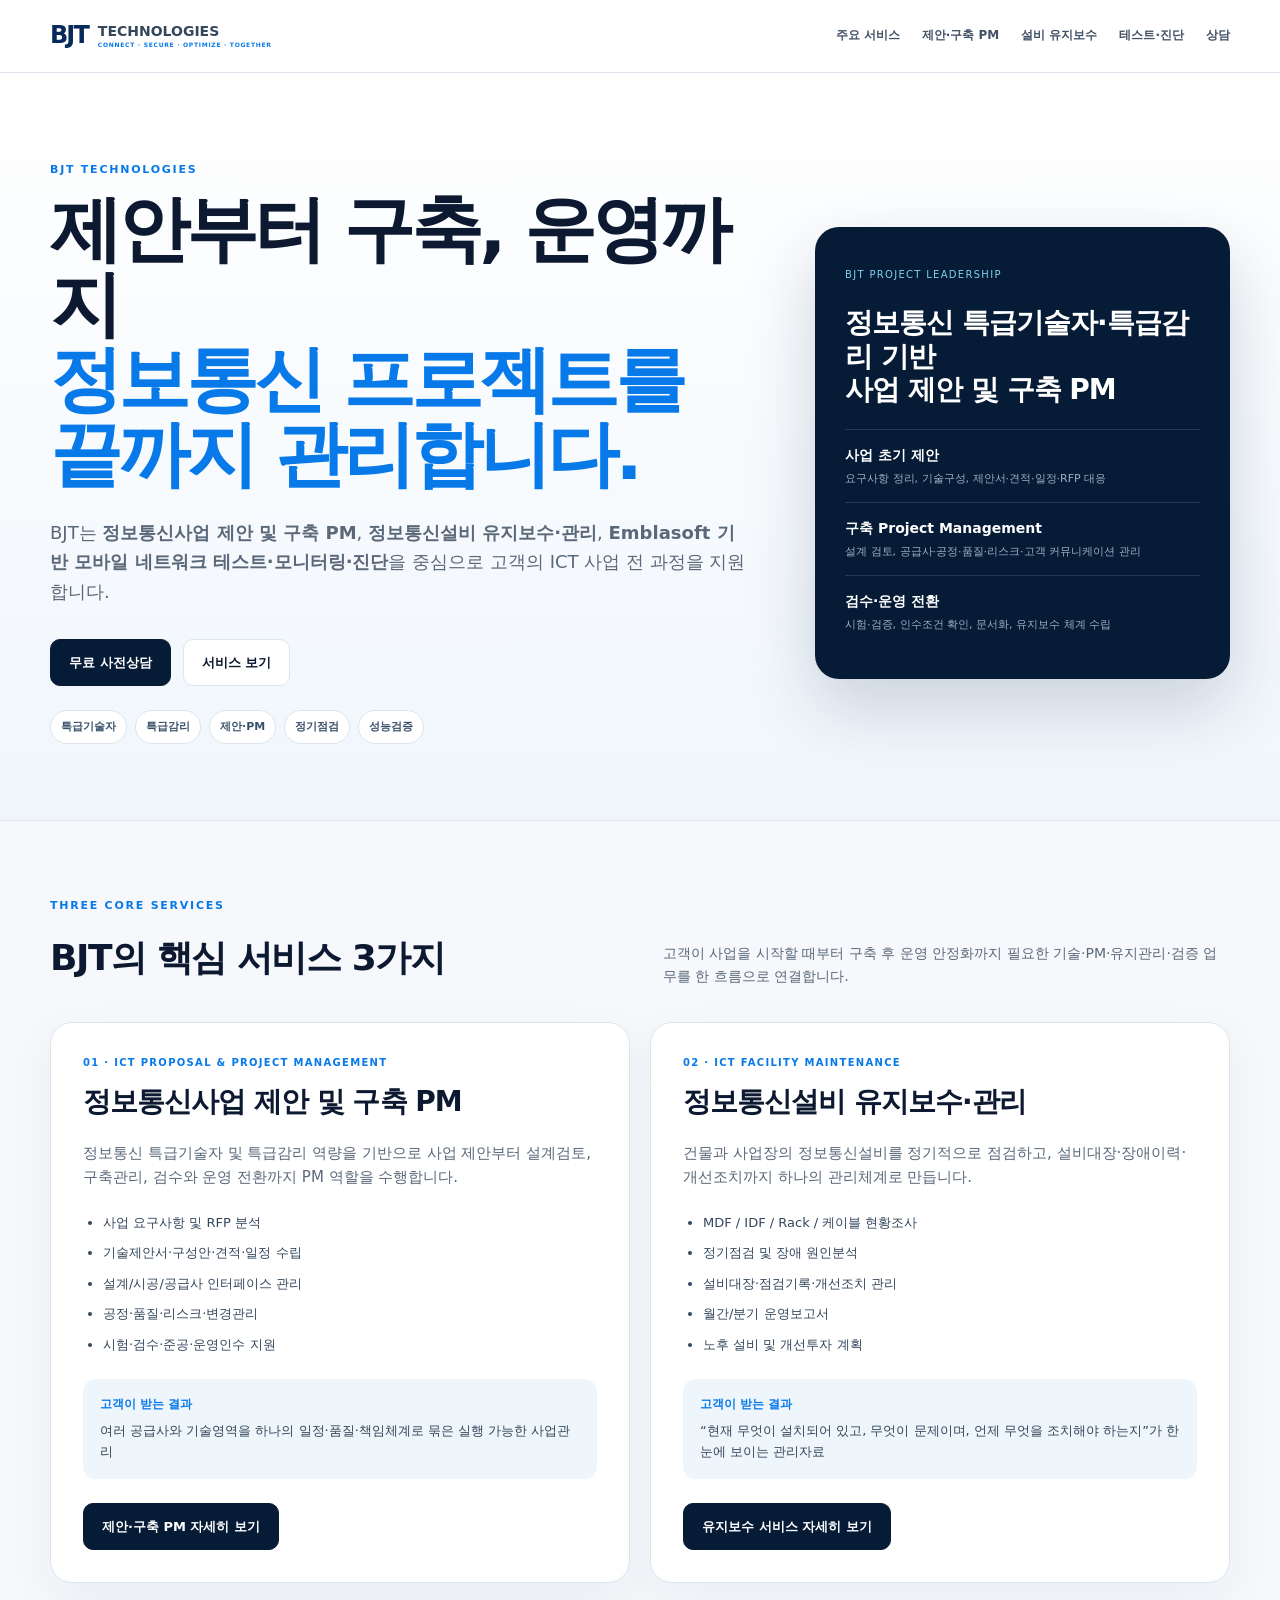
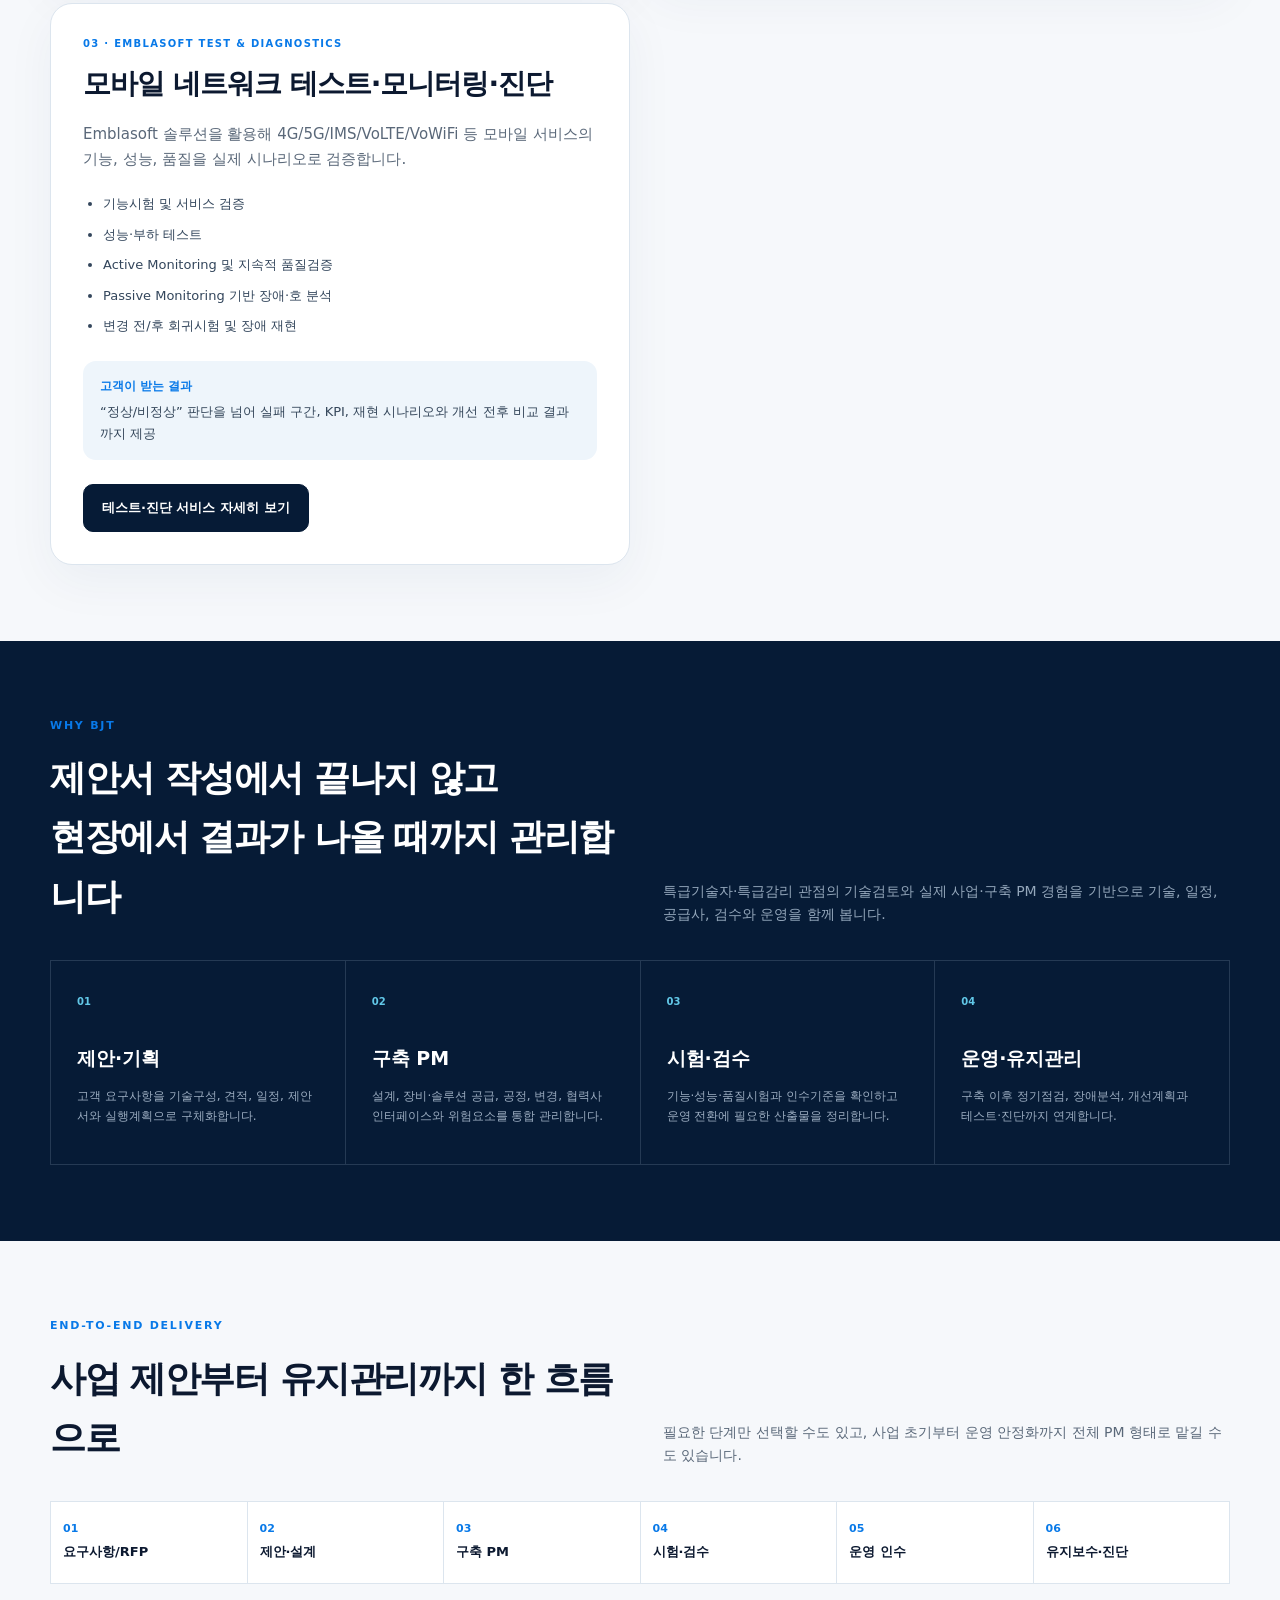
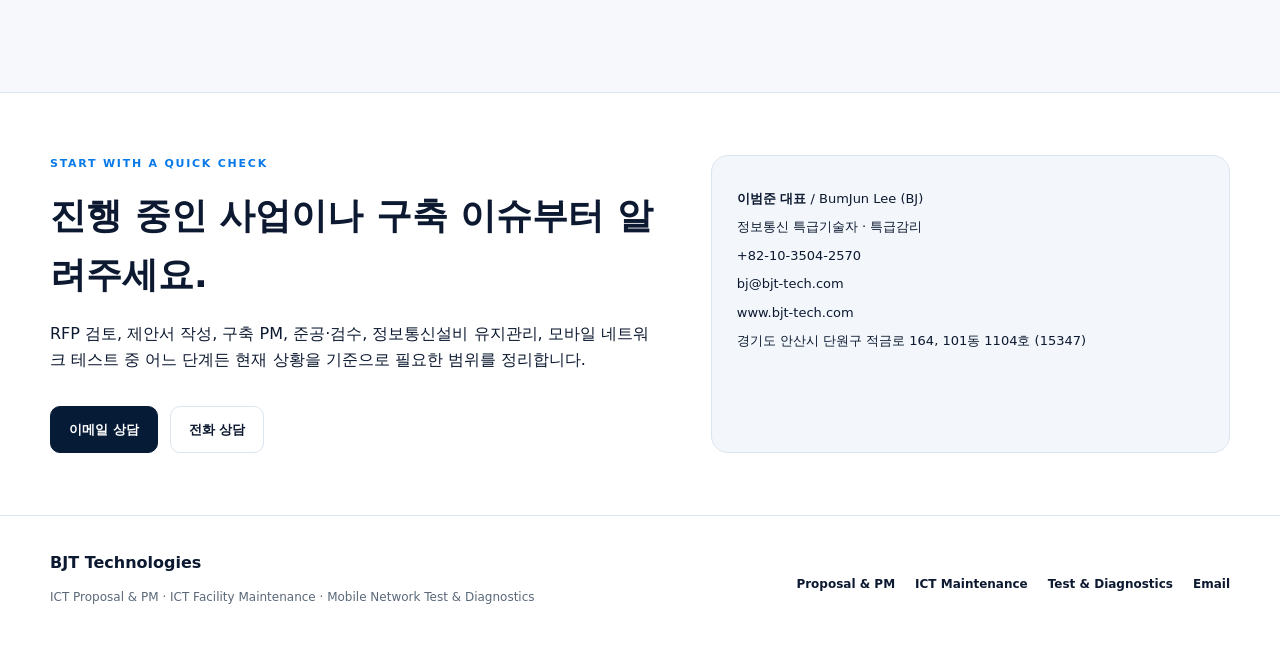
==== index.html @ 85a3dd77 "Add ICT proposal and construction PM service to BJT homepage" ====
<!doctype html>
<html lang="ko">
<head>
  <meta charset="utf-8" />
  <meta name="viewport" content="width=device-width, initial-scale=1" />
  <meta name="description" content="BJT Technologies - 정보통신사업 제안·구축 PM, 정보통신설비 유지보수·관리, Emblasoft 기반 모바일 네트워크 테스트·모니터링·진단 서비스." />
  <title>BJT Technologies | 정보통신 제안·구축 PM · 유지보수 · 테스트/진단</title>
  <link rel="stylesheet" href="./styles.css" />
</head>
<body>
<header class="site-header">
  <div class="shell nav-wrap">
    <a class="brand" href="./index.html"><span class="logo-mark">BJT</span><span class="logo-text">TECHNOLOGIES<small>CONNECT · SECURE · OPTIMIZE · TOGETHER</small></span></a>
    <nav class="nav">
      <a href="#core">주요 서비스</a><a href="./pm.html">제안·구축 PM</a><a href="./maintenance.html">설비 유지보수</a><a href="./testing.html">테스트·진단</a><a href="#contact">상담</a>
    </nav>
  </div>
</header>
<main>
<section class="hero corporate-hero customer-hero">
  <div class="shell hero-grid">
    <div>
      <p class="eyebrow">BJT TECHNOLOGIES</p>
      <h1>제안부터 구축, 운영까지<br/><span>정보통신 프로젝트를 끝까지 관리합니다.</span></h1>
      <p class="hero-lead">BJT는 <strong>정보통신사업 제안 및 구축 PM</strong>, <strong>정보통신설비 유지보수·관리</strong>, <strong>Emblasoft 기반 모바일 네트워크 테스트·모니터링·진단</strong>을 중심으로 고객의 ICT 사업 전 과정을 지원합니다.</p>
      <div class="hero-actions"><a class="button primary" href="#contact">무료 사전상담</a><a class="button ghost" href="#core">서비스 보기</a></div>
      <div class="trust-strip"><span>특급기술자</span><span>특급감리</span><span>제안·PM</span><span>정기점검</span><span>성능검증</span></div>
    </div>
    <aside class="hero-card problem-card">
      <p class="card-label">BJT PROJECT LEADERSHIP</p>
      <h2>정보통신 특급기술자·특급감리 기반<br/>사업 제안 및 구축 PM</h2>
      <div class="metric"><strong>사업 초기 제안</strong><span>요구사항 정리, 기술구성, 제안서·견적·일정·RFP 대응</span></div>
      <div class="metric"><strong>구축 Project Management</strong><span>설계 검토, 공급사·공정·품질·리스크·고객 커뮤니케이션 관리</span></div>
      <div class="metric"><strong>검수·운영 전환</strong><span>시험·검증, 인수조건 확인, 문서화, 유지보수 체계 수립</span></div>
    </aside>
  </div>
</section>
<section class="shell section" id="core">
  <div class="section-title"><div><p class="eyebrow">THREE CORE SERVICES</p><h2>BJT의 핵심 서비스 3가지</h2></div><p>고객이 사업을 시작할 때부터 구축 후 운영 안정화까지 필요한 기술·PM·유지관리·검증 업무를 한 흐름으로 연결합니다.</p></div>
  <div class="core-service-grid three-core">
    <article class="core-card pm-card">
      <p class="service-kicker">01 · ICT PROPOSAL & PROJECT MANAGEMENT</p>
      <h3>정보통신사업 제안 및 구축 PM</h3>
      <p class="service-lead">정보통신 특급기술자 및 특급감리 역량을 기반으로 사업 제안부터 설계검토, 구축관리, 검수와 운영 전환까지 PM 역할을 수행합니다.</p>
      <ul><li>사업 요구사항 및 RFP 분석</li><li>기술제안서·구성안·견적·일정 수립</li><li>설계/시공/공급사 인터페이스 관리</li><li>공정·품질·리스크·변경관리</li><li>시험·검수·준공·운영인수 지원</li></ul>
      <div class="result-box"><b>고객이 받는 결과</b><span>여러 공급사와 기술영역을 하나의 일정·품질·책임체계로 묶은 실행 가능한 사업관리</span></div>
      <a class="button primary" href="./pm.html">제안·구축 PM 자세히 보기</a>
    </article>
    <article class="core-card maintenance-card">
      <p class="service-kicker">02 · ICT FACILITY MAINTENANCE</p>
      <h3>정보통신설비 유지보수·관리</h3>
      <p class="service-lead">건물과 사업장의 정보통신설비를 정기적으로 점검하고, 설비대장·장애이력·개선조치까지 하나의 관리체계로 만듭니다.</p>
      <ul><li>MDF / IDF / Rack / 케이블 현황조사</li><li>정기점검 및 장애 원인분석</li><li>설비대장·점검기록·개선조치 관리</li><li>월간/분기 운영보고서</li><li>노후 설비 및 개선투자 계획</li></ul>
      <div class="result-box"><b>고객이 받는 결과</b><span>“현재 무엇이 설치되어 있고, 무엇이 문제이며, 언제 무엇을 조치해야 하는지”가 한눈에 보이는 관리자료</span></div>
      <a class="button primary" href="./maintenance.html">유지보수 서비스 자세히 보기</a>
    </article>
    <article class="core-card testing-card">
      <p class="service-kicker">03 · EMBLASOFT TEST & DIAGNOSTICS</p>
      <h3>모바일 네트워크 테스트·모니터링·진단</h3>
      <p class="service-lead">Emblasoft 솔루션을 활용해 4G/5G/IMS/VoLTE/VoWiFi 등 모바일 서비스의 기능, 성능, 품질을 실제 시나리오로 검증합니다.</p>
      <ul><li>기능시험 및 서비스 검증</li><li>성능·부하 테스트</li><li>Active Monitoring 및 지속적 품질검증</li><li>Passive Monitoring 기반 장애·호 분석</li><li>변경 전/후 회귀시험 및 장애 재현</li></ul>
      <div class="result-box"><b>고객이 받는 결과</b><span>“정상/비정상” 판단을 넘어 실패 구간, KPI, 재현 시나리오와 개선 전후 비교 결과까지 제공</span></div>
      <a class="button primary" href="./testing.html">테스트·진단 서비스 자세히 보기</a>
    </article>
  </div>
</section>
<section class="dark-band" id="why">
  <div class="shell section">
    <div class="section-title light"><div><p class="eyebrow">WHY BJT</p><h2>제안서 작성에서 끝나지 않고<br/>현장에서 결과가 나올 때까지 관리합니다</h2></div><p>특급기술자·특급감리 관점의 기술검토와 실제 사업·구축 PM 경험을 기반으로 기술, 일정, 공급사, 검수와 운영을 함께 봅니다.</p></div>
    <div class="value-grid"><article><b>01</b><h3>제안·기획</h3><p>고객 요구사항을 기술구성, 견적, 일정, 제안서와 실행계획으로 구체화합니다.</p></article><article><b>02</b><h3>구축 PM</h3><p>설계, 장비·솔루션 공급, 공정, 변경, 협력사 인터페이스와 위험요소를 통합 관리합니다.</p></article><article><b>03</b><h3>시험·검수</h3><p>기능·성능·품질시험과 인수기준을 확인하고 운영 전환에 필요한 산출물을 정리합니다.</p></article><article><b>04</b><h3>운영·유지관리</h3><p>구축 이후 정기점검, 장애분석, 개선계획과 테스트·진단까지 연계합니다.</p></article></div>
  </div>
</section>
<section class="shell section simple-flow">
  <div class="section-title"><div><p class="eyebrow">END-TO-END DELIVERY</p><h2>사업 제안부터 유지관리까지 한 흐름으로</h2></div><p>필요한 단계만 선택할 수도 있고, 사업 초기부터 운영 안정화까지 전체 PM 형태로 맡길 수도 있습니다.</p></div>
  <div class="steps"><div><b>01</b><span>요구사항/RFP</span></div><div><b>02</b><span>제안·설계</span></div><div><b>03</b><span>구축 PM</span></div><div><b>04</b><span>시험·검수</span></div><div><b>05</b><span>운영 인수</span></div><div><b>06</b><span>유지보수·진단</span></div></div>
</section>
<section class="contact-band" id="contact">
  <div class="shell contact-grid"><div><p class="eyebrow">START WITH A QUICK CHECK</p><h2>진행 중인 사업이나 구축 이슈부터 알려주세요.</h2><p>RFP 검토, 제안서 작성, 구축 PM, 준공·검수, 정보통신설비 유지관리, 모바일 네트워크 테스트 중 어느 단계든 현재 상황을 기준으로 필요한 범위를 정리합니다.</p><div class="contact-actions"><a class="button primary" href="mailto:bj@bjt-tech.com?subject=BJT%20정보통신사업%20상담">이메일 상담</a><a class="button ghost" href="tel:+821035042570">전화 상담</a></div></div><div class="contact-card"><p><b>이범준 대표</b> / BumJun Lee (BJ)</p><p>정보통신 특급기술자 · 특급감리</p><p>+82-10-3504-2570</p><p><a href="mailto:bj@bjt-tech.com">bj@bjt-tech.com</a></p><p><a href="https://www.bjt-tech.com">www.bjt-tech.com</a></p><p>경기도 안산시 단원구 적금로 164, 101동 1104호 (15347)</p></div></div>
</section>
</main>
<footer><div class="shell footer-grid"><div><strong>BJT Technologies</strong><p>ICT Proposal & PM · ICT Facility Maintenance · Mobile Network Test & Diagnostics</p></div><div class="footer-links"><a href="./pm.html">Proposal & PM</a><a href="./maintenance.html">ICT Maintenance</a><a href="./testing.html">Test & Diagnostics</a><a href="mailto:bj@bjt-tech.com">Email</a></div></div></footer>
</body></html>
---- styles.css ----
:root{--bg:#f6f8fb;--ink:#0c1930;--muted:#5a6879;--line:#dce5ee;--blue:#0879e8;--cyan:#22b5df;--navy:#061b36;--card:#fff;--max:1180px}*{box-sizing:border-box}html{scroll-behavior:smooth}body{margin:0;background:var(--bg);color:var(--ink);font-family:Inter,ui-sans-serif,system-ui,-apple-system,BlinkMacSystemFont,"Segoe UI","Noto Sans KR",Arial,sans-serif;line-height:1.65}a{color:inherit;text-decoration:none}.shell{width:min(calc(100% - 40px),var(--max));margin:auto}.narrow{width:min(calc(100% - 40px),920px);margin:auto}.site-header{position:sticky;top:0;z-index:30;background:rgba(255,255,255,.94);backdrop-filter:blur(14px);border-bottom:1px solid var(--line)}.nav-wrap{min-height:72px;display:flex;align-items:center;justify-content:space-between;gap:25px}.brand{display:flex;align-items:center;gap:10px}.logo-mark{font-size:24px;font-weight:900;color:#062a59;letter-spacing:-.08em}.logo-text{font-weight:850;font-size:14px;color:#35485b;line-height:1.05}.logo-text small{display:block;font-size:6px;letter-spacing:.12em;color:#0879e8;margin-top:4px}.nav{display:flex;gap:22px;align-items:center;font-size:12px;font-weight:750;color:#435266}.nav a:hover{color:var(--blue)}.hero{background:linear-gradient(180deg,#fff 0%,#f0f6fc 100%);border-bottom:1px solid var(--line)}.corporate-hero{padding:88px 0 76px}.maintenance-hero{padding:88px 0 70px}.hero-grid{display:grid;grid-template-columns:1.35fr .8fr;gap:65px;align-items:center}.eyebrow{margin:0 0 13px;color:var(--blue);font-size:11px;font-weight:850;letter-spacing:.16em}.hero h1{font-size:clamp(42px,6vw,72px);line-height:1.04;letter-spacing:-.055em;margin:0}.maintenance-hero h1{font-size:clamp(42px,6vw,66px)}.hero h1 span{color:var(--blue)}.hero-lead{font-size:18px;color:var(--muted);max-width:820px;margin:26px 0 0}.hero-actions,.contact-actions{display:flex;gap:12px;margin-top:32px;flex-wrap:wrap}.button{display:inline-flex;align-items:center;justify-content:center;padding:12px 18px;border:1px solid var(--line);border-radius:10px;font-size:13px;font-weight:800}.button.primary{background:var(--navy);color:#fff;border-color:var(--navy)}.button.primary:hover{background:var(--blue);border-color:var(--blue)}.button.ghost{background:#fff}.hero-card{background:var(--navy);color:#fff;border-radius:24px;padding:30px;box-shadow:0 28px 70px rgba(9,34,65,.18)}.card-label{font-size:10px;color:#7fd2ee;letter-spacing:.13em}.hero-card h2{font-size:28px;line-height:1.18;letter-spacing:-.035em}.metric{padding:14px 0;border-top:1px solid #243a55}.metric strong,.metric span{display:block}.metric strong{font-size:14px}.metric span{font-size:11px;color:#9eafc2;margin-top:3px}.notice{margin-top:28px;padding:18px 20px;border-left:4px solid var(--blue);background:#eaf4ff;color:#33455a;font-size:13px}.trust-strip{display:flex;gap:8px;flex-wrap:wrap;margin-top:24px}.trust-strip span{background:#fff;border:1px solid var(--line);padding:7px 10px;border-radius:999px;font-size:11px;font-weight:750;color:#39506a}.section{padding:76px 0}.section-title{display:grid;grid-template-columns:1fr 1fr;gap:46px;align-items:end;margin-bottom:34px}.section-title h2{font-size:36px;letter-spacing:-.04em;margin:0}.section-title>p{margin:0;color:var(--muted);font-size:14px}.service-grid,.process-grid{display:grid;grid-template-columns:repeat(3,1fr);gap:15px}.service-grid article,.process-grid article{background:#fff;border:1px solid var(--line);border-radius:17px;padding:25px;min-height:230px}.service-grid article>span,.process-grid article>b{font-size:11px;color:var(--blue)}.service-grid h3,.process-grid h3{font-size:20px;margin:38px 0 9px}.service-grid p,.process-grid p{color:var(--muted);font-size:13px}.service-grid a{color:var(--blue);font-size:12px;font-weight:800}.core-service-grid{display:grid;grid-template-columns:1fr 1fr;gap:20px}.core-card{background:#fff;border:1px solid var(--line);border-radius:22px;padding:32px;box-shadow:0 16px 50px rgba(9,53,98,.05)}.core-card h3{font-size:28px;letter-spacing:-.035em;margin:8px 0 12px}.service-kicker{margin:0;color:var(--blue);font-size:10px;font-weight:850;letter-spacing:.13em}.service-lead{font-size:15px;color:var(--muted)}.core-card ul{padding-left:20px;margin:22px 0}.core-card li{margin:9px 0;color:#33465c;font-size:13px}.result-box{background:#eef5fb;border-radius:13px;padding:16px 17px;margin:24px 0}.result-box b,.result-box span{display:block}.result-box b{font-size:12px;color:var(--blue);margin-bottom:5px}.result-box span{font-size:13px;color:#34465a}.dark-band{background:var(--navy);color:#fff}.section-title.light>p{color:#94a7bb}.split-section{display:grid;grid-template-columns:1fr 1fr;gap:60px}.split-section h2{font-size:42px;line-height:1.12;letter-spacing:-.04em;margin:0}.feature-list p{padding:16px 0;border-bottom:1px solid #263b56;color:#9dafc3;font-size:14px}.feature-list strong{display:block;color:#fff;font-size:16px}.topic-grid{display:grid;grid-template-columns:repeat(3,1fr);border-top:1px solid #253a54;border-left:1px solid #253a54}.topic-grid article{min-height:190px;padding:25px;border-right:1px solid #253a54;border-bottom:1px solid #253a54}.topic-grid span{font-size:10px;color:#62c8e8}.topic-grid h3{font-size:19px;margin:34px 0 8px}.topic-grid p{font-size:12px;color:#9bacc0}.value-grid{display:grid;grid-template-columns:repeat(4,1fr);border-top:1px solid #253a54;border-left:1px solid #253a54}.value-grid article{padding:26px;border-right:1px solid #253a54;border-bottom:1px solid #253a54}.value-grid b{font-size:10px;color:#62c8e8}.value-grid h3{font-size:19px;margin:30px 0 8px}.value-grid p{font-size:12px;color:#9bacc0}.maintenance-callout h2{font-size:38px;line-height:1.22;letter-spacing:-.04em}.steps{display:grid;grid-template-columns:repeat(6,1fr);margin:32px 0;border-top:1px solid var(--line);border-left:1px solid var(--line)}.steps div{background:#fff;padding:18px 12px;border-right:1px solid var(--line);border-bottom:1px solid var(--line)}.steps b{display:block;color:var(--blue);font-size:11px}.steps span{font-weight:750;font-size:13px}.deliverable-list{border-top:1px solid var(--line)}.deliverable-list article{display:grid;grid-template-columns:70px 1fr;gap:18px;padding:22px 6px;border-bottom:1px solid var(--line);background:#fff}.deliverable-list b{color:var(--blue);font-size:12px}.deliverable-list h3{margin:0;font-size:18px}.deliverable-list p{margin:5px 0 0;color:var(--muted);font-size:13px}.pricing-band{background:#eef4f9}.plan-grid{display:grid;grid-template-columns:repeat(3,1fr);gap:15px}.plan-grid article{background:#fff;border:1px solid var(--line);border-radius:18px;padding:28px}.plan-grid h3{font-size:14px;color:var(--blue)}.plan-grid strong{font-size:25px}.plan-grid p{color:var(--muted);font-size:13px}.featured-plan{box-shadow:0 18px 50px rgba(9,53,98,.1);border-color:#9bcdf7!important}.product-grid{display:grid;grid-template-columns:repeat(3,1fr);gap:15px}.product-grid article{background:#fff;border:1px solid var(--line);border-radius:18px;padding:26px}.product-grid h3{font-size:22px;margin:0 0 8px}.product-grid p{color:var(--muted);font-size:13px}.compliance h2{font-size:34px;margin:0 0 14px}.compliance>p{color:var(--muted);font-size:14px}.legal-links{display:flex;gap:20px;flex-wrap:wrap}.legal-links a{color:var(--blue);font-weight:800}.contact-band{background:#fff;border-top:1px solid var(--line);padding:62px 0}.contact-grid{display:grid;grid-template-columns:1fr .85fr;gap:50px}.contact-grid h2{font-size:36px;margin:0}.contact-card{background:#f3f7fb;border:1px solid var(--line);border-radius:17px;padding:25px;font-size:13px}.contact-card p{margin:7px 0}footer{background:#fff;border-top:1px solid var(--line);padding:34px 0}.footer-grid{display:flex;justify-content:space-between;gap:30px}.footer-grid p{color:var(--muted);font-size:12px}.footer-links{display:flex;gap:20px;align-items:center;font-size:12px;font-weight:750}@media(max-width:900px){.hero-grid,.section-title,.split-section,.contact-grid,.core-service-grid{grid-template-columns:1fr}.service-grid,.process-grid,.topic-grid,.product-grid{grid-template-columns:1fr 1fr}.value-grid{grid-template-columns:1fr 1fr}.steps{grid-template-columns:repeat(3,1fr)}.nav a:nth-child(-n+2){display:none}}@media(max-width:600px){.shell,.narrow{width:min(calc(100% - 28px),var(--max))}.hero{padding-top:55px}.hero h1{font-size:40px}.hero-lead{font-size:16px}.hero-actions,.contact-actions{flex-direction:column}.service-grid,.process-grid,.topic-grid,.plan-grid,.product-grid,.value-grid{grid-template-columns:1fr}.steps{grid-template-columns:1fr 1fr}.section{padding:56px 0}.section-title h2,.maintenance-callout h2,.contact-grid h2{font-size:30px}.nav a:not(:last-child){display:none}.footer-grid{display:block}.footer-links{margin-top:15px}.core-card{padding:24px}.core-card h3{font-size:24px}}
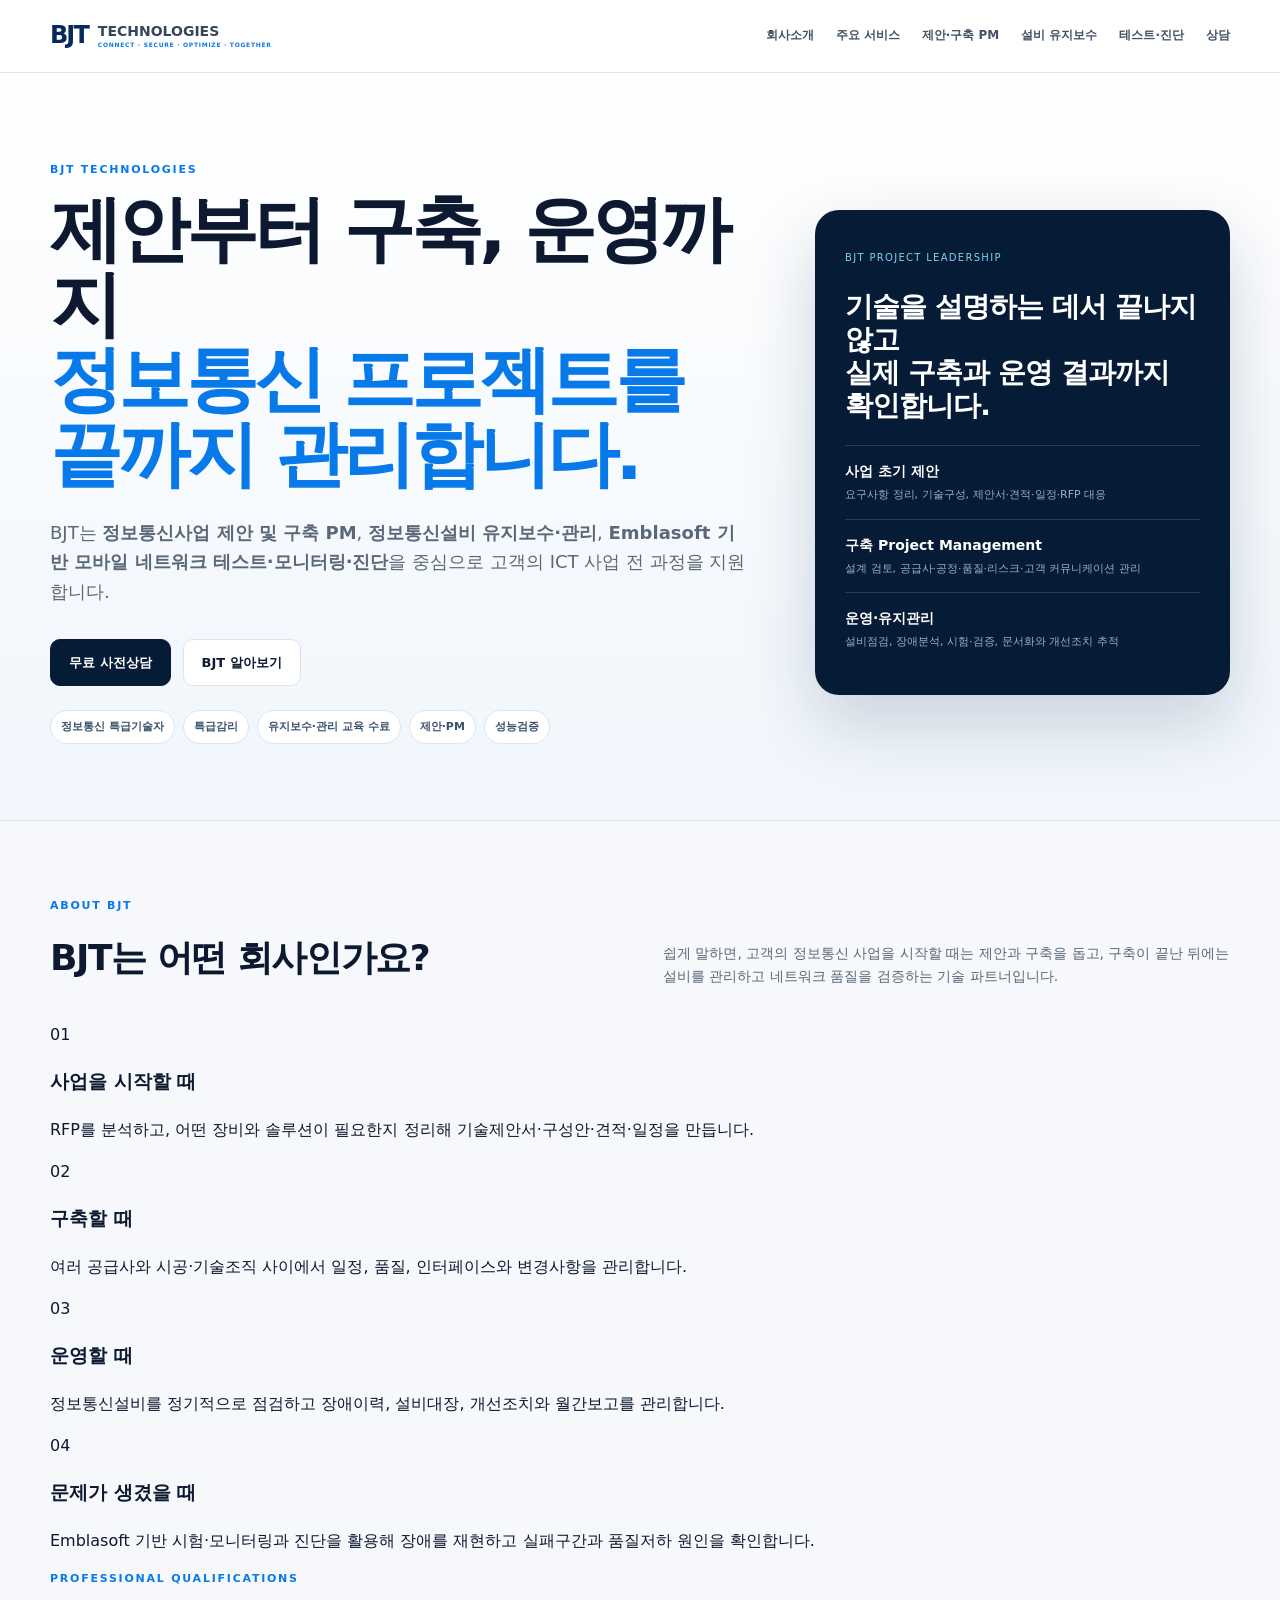
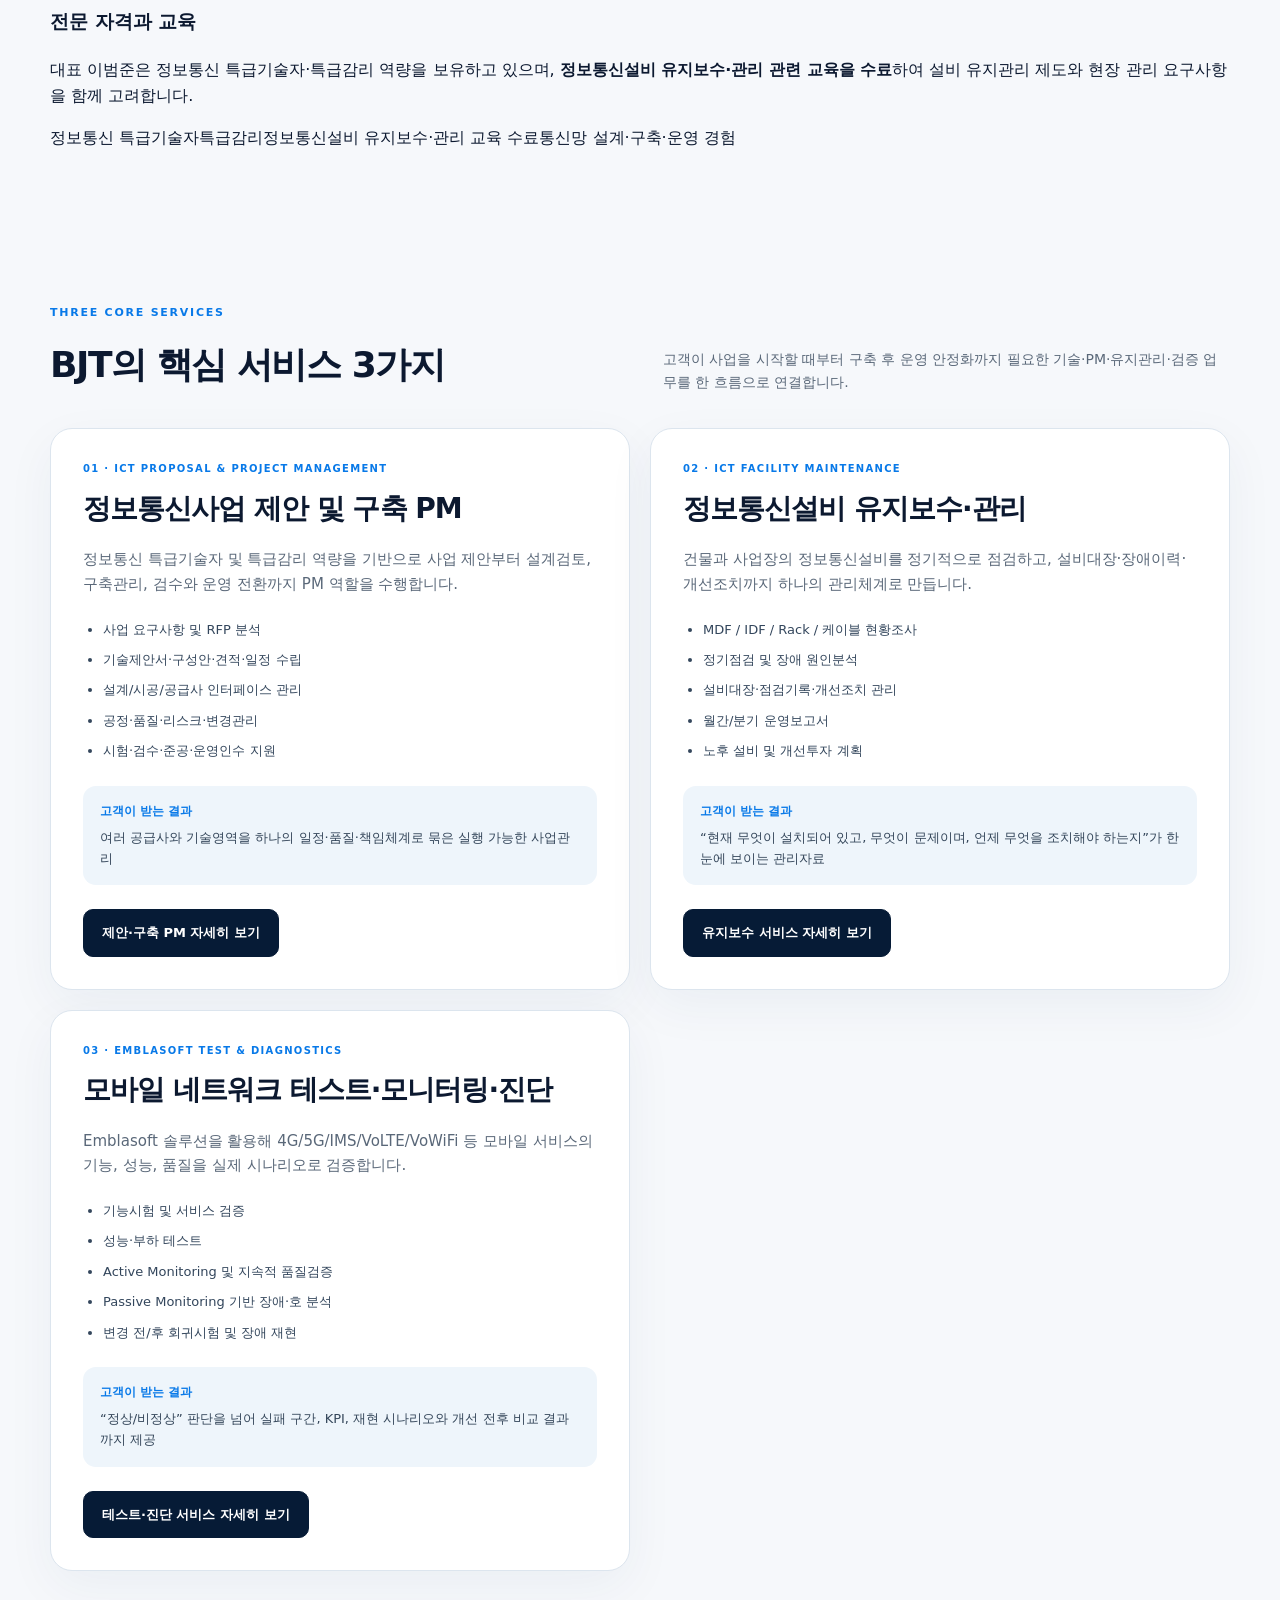
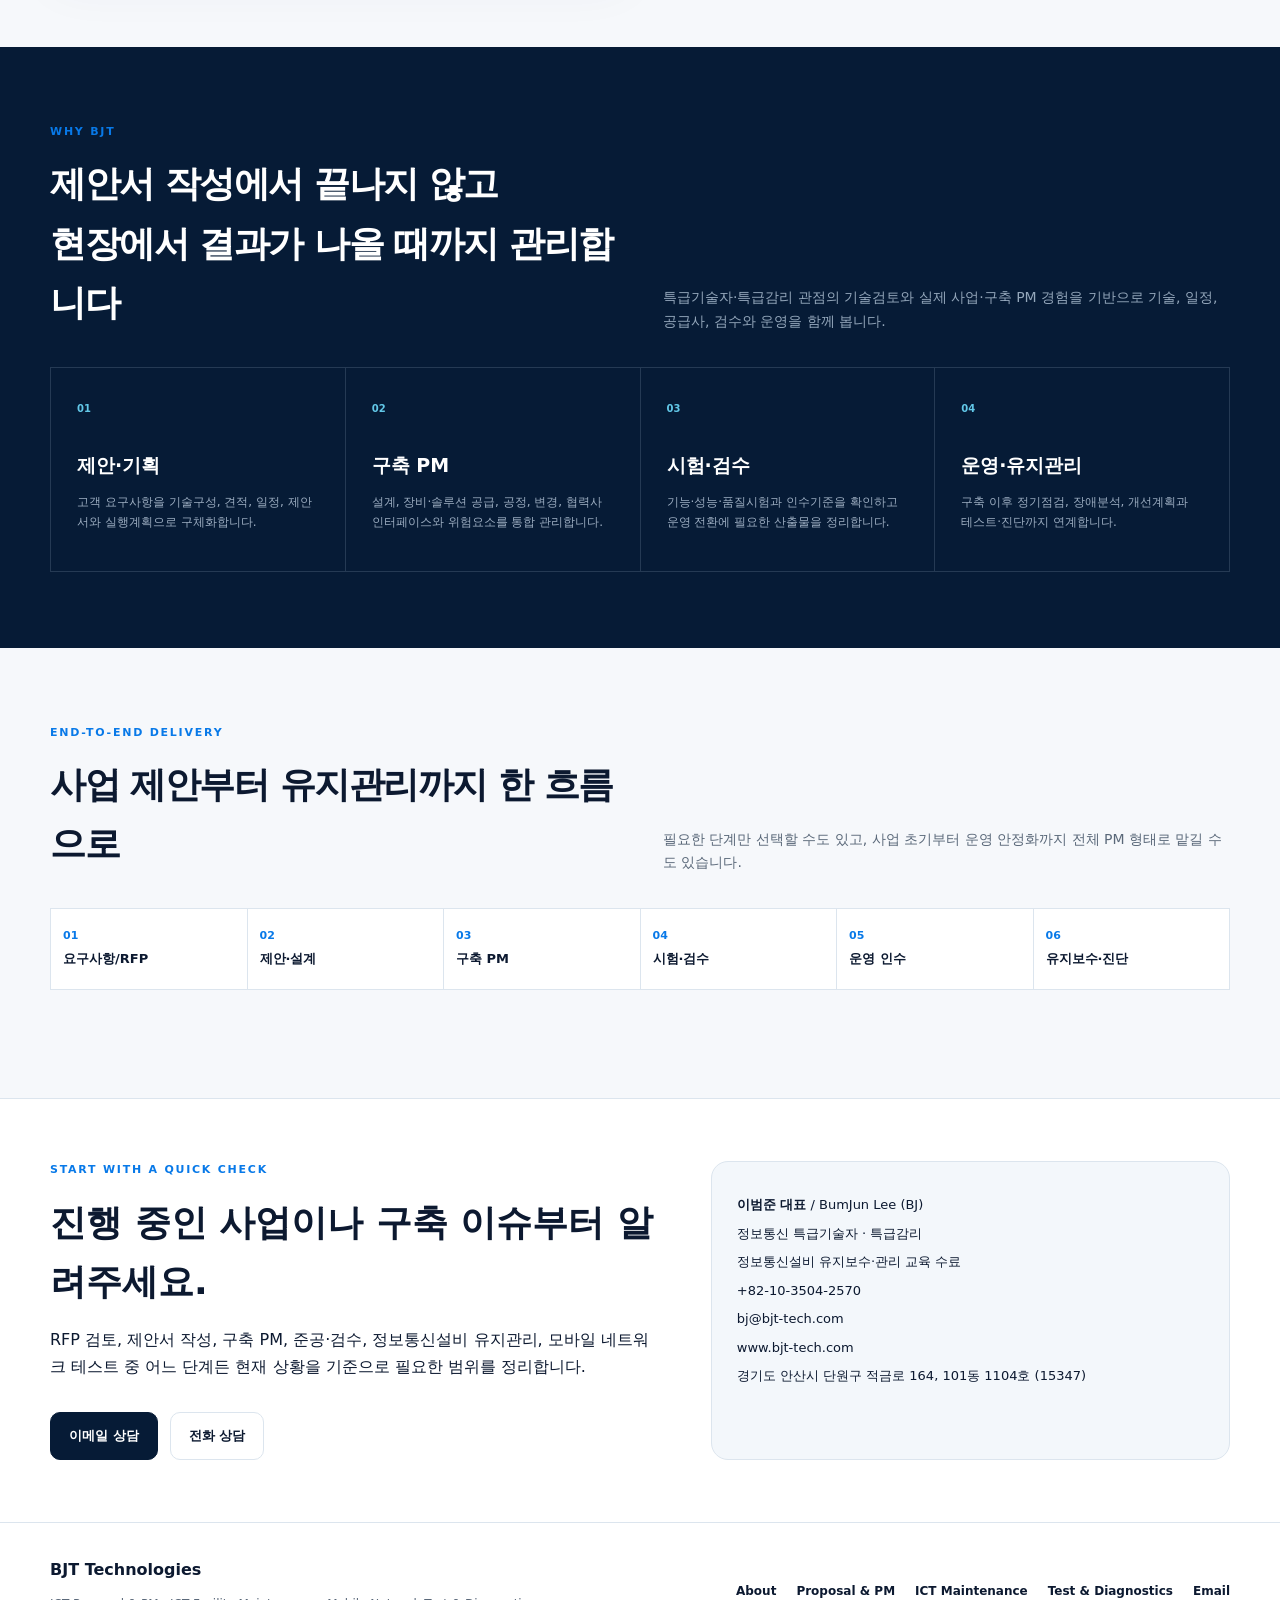
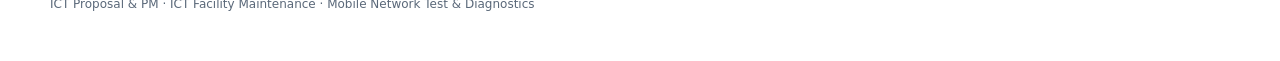
==== commit 28aacc3d: "Add company introduction and maintenance training credential" ====
--- a/index.html
+++ b/index.html
@@ -12,7 +12,7 @@
   <div class="shell nav-wrap">
     <a class="brand" href="./index.html"><span class="logo-mark">BJT</span><span class="logo-text">TECHNOLOGIES<small>CONNECT · SECURE · OPTIMIZE · TOGETHER</small></span></a>
     <nav class="nav">
-      <a href="#core">주요 서비스</a><a href="./pm.html">제안·구축 PM</a><a href="./maintenance.html">설비 유지보수</a><a href="./testing.html">테스트·진단</a><a href="#contact">상담</a>
+      <a href="#about">회사소개</a><a href="#core">주요 서비스</a><a href="./pm.html">제안·구축 PM</a><a href="./maintenance.html">설비 유지보수</a><a href="./testing.html">테스트·진단</a><a href="#contact">상담</a>
     </nav>
   </div>
 </header>
@@ -23,18 +23,33 @@
       <p class="eyebrow">BJT TECHNOLOGIES</p>
       <h1>제안부터 구축, 운영까지<br/><span>정보통신 프로젝트를 끝까지 관리합니다.</span></h1>
       <p class="hero-lead">BJT는 <strong>정보통신사업 제안 및 구축 PM</strong>, <strong>정보통신설비 유지보수·관리</strong>, <strong>Emblasoft 기반 모바일 네트워크 테스트·모니터링·진단</strong>을 중심으로 고객의 ICT 사업 전 과정을 지원합니다.</p>
-      <div class="hero-actions"><a class="button primary" href="#contact">무료 사전상담</a><a class="button ghost" href="#core">서비스 보기</a></div>
-      <div class="trust-strip"><span>특급기술자</span><span>특급감리</span><span>제안·PM</span><span>정기점검</span><span>성능검증</span></div>
+      <div class="hero-actions"><a class="button primary" href="#contact">무료 사전상담</a><a class="button ghost" href="#about">BJT 알아보기</a></div>
+      <div class="trust-strip"><span>정보통신 특급기술자</span><span>특급감리</span><span>유지보수·관리 교육 수료</span><span>제안·PM</span><span>성능검증</span></div>
     </div>
     <aside class="hero-card problem-card">
       <p class="card-label">BJT PROJECT LEADERSHIP</p>
-      <h2>정보통신 특급기술자·특급감리 기반<br/>사업 제안 및 구축 PM</h2>
+      <h2>기술을 설명하는 데서 끝나지 않고<br/>실제 구축과 운영 결과까지 확인합니다.</h2>
       <div class="metric"><strong>사업 초기 제안</strong><span>요구사항 정리, 기술구성, 제안서·견적·일정·RFP 대응</span></div>
       <div class="metric"><strong>구축 Project Management</strong><span>설계 검토, 공급사·공정·품질·리스크·고객 커뮤니케이션 관리</span></div>
-      <div class="metric"><strong>검수·운영 전환</strong><span>시험·검증, 인수조건 확인, 문서화, 유지보수 체계 수립</span></div>
+      <div class="metric"><strong>운영·유지관리</strong><span>설비점검, 장애분석, 시험·검증, 문서화와 개선조치 추적</span></div>
     </aside>
   </div>
 </section>
+
+<section class="shell section about-section" id="about">
+  <div class="section-title"><div><p class="eyebrow">ABOUT BJT</p><h2>BJT는 어떤 회사인가요?</h2></div><p>쉽게 말하면, 고객의 정보통신 사업을 시작할 때는 제안과 구축을 돕고, 구축이 끝난 뒤에는 설비를 관리하고 네트워크 품질을 검증하는 기술 파트너입니다.</p></div>
+  <div class="about-grid">
+    <article><span>01</span><h3>사업을 시작할 때</h3><p>RFP를 분석하고, 어떤 장비와 솔루션이 필요한지 정리해 기술제안서·구성안·견적·일정을 만듭니다.</p></article>
+    <article><span>02</span><h3>구축할 때</h3><p>여러 공급사와 시공·기술조직 사이에서 일정, 품질, 인터페이스와 변경사항을 관리합니다.</p></article>
+    <article><span>03</span><h3>운영할 때</h3><p>정보통신설비를 정기적으로 점검하고 장애이력, 설비대장, 개선조치와 월간보고를 관리합니다.</p></article>
+    <article><span>04</span><h3>문제가 생겼을 때</h3><p>Emblasoft 기반 시험·모니터링과 진단을 활용해 장애를 재현하고 실패구간과 품질저하 원인을 확인합니다.</p></article>
+  </div>
+  <div class="credential-panel">
+    <div><p class="eyebrow">PROFESSIONAL QUALIFICATIONS</p><h3>전문 자격과 교육</h3><p>대표 이범준은 정보통신 특급기술자·특급감리 역량을 보유하고 있으며, <strong>정보통신설비 유지보수·관리 관련 교육을 수료</strong>하여 설비 유지관리 제도와 현장 관리 요구사항을 함께 고려합니다.</p></div>
+    <div class="credential-list"><span>정보통신 특급기술자</span><span>특급감리</span><span>정보통신설비 유지보수·관리 교육 수료</span><span>통신망 설계·구축·운영 경험</span></div>
+  </div>
+</section>
+
 <section class="shell section" id="core">
   <div class="section-title"><div><p class="eyebrow">THREE CORE SERVICES</p><h2>BJT의 핵심 서비스 3가지</h2></div><p>고객이 사업을 시작할 때부터 구축 후 운영 안정화까지 필요한 기술·PM·유지관리·검증 업무를 한 흐름으로 연결합니다.</p></div>
   <div class="core-service-grid three-core">
@@ -75,8 +90,8 @@
   <div class="steps"><div><b>01</b><span>요구사항/RFP</span></div><div><b>02</b><span>제안·설계</span></div><div><b>03</b><span>구축 PM</span></div><div><b>04</b><span>시험·검수</span></div><div><b>05</b><span>운영 인수</span></div><div><b>06</b><span>유지보수·진단</span></div></div>
 </section>
 <section class="contact-band" id="contact">
-  <div class="shell contact-grid"><div><p class="eyebrow">START WITH A QUICK CHECK</p><h2>진행 중인 사업이나 구축 이슈부터 알려주세요.</h2><p>RFP 검토, 제안서 작성, 구축 PM, 준공·검수, 정보통신설비 유지관리, 모바일 네트워크 테스트 중 어느 단계든 현재 상황을 기준으로 필요한 범위를 정리합니다.</p><div class="contact-actions"><a class="button primary" href="mailto:bj@bjt-tech.com?subject=BJT%20정보통신사업%20상담">이메일 상담</a><a class="button ghost" href="tel:+821035042570">전화 상담</a></div></div><div class="contact-card"><p><b>이범준 대표</b> / BumJun Lee (BJ)</p><p>정보통신 특급기술자 · 특급감리</p><p>+82-10-3504-2570</p><p><a href="mailto:bj@bjt-tech.com">bj@bjt-tech.com</a></p><p><a href="https://www.bjt-tech.com">www.bjt-tech.com</a></p><p>경기도 안산시 단원구 적금로 164, 101동 1104호 (15347)</p></div></div>
+  <div class="shell contact-grid"><div><p class="eyebrow">START WITH A QUICK CHECK</p><h2>진행 중인 사업이나 구축 이슈부터 알려주세요.</h2><p>RFP 검토, 제안서 작성, 구축 PM, 준공·검수, 정보통신설비 유지관리, 모바일 네트워크 테스트 중 어느 단계든 현재 상황을 기준으로 필요한 범위를 정리합니다.</p><div class="contact-actions"><a class="button primary" href="mailto:bj@bjt-tech.com?subject=BJT%20정보통신사업%20상담">이메일 상담</a><a class="button ghost" href="tel:+821035042570">전화 상담</a></div></div><div class="contact-card"><p><b>이범준 대표</b> / BumJun Lee (BJ)</p><p>정보통신 특급기술자 · 특급감리</p><p>정보통신설비 유지보수·관리 교육 수료</p><p>+82-10-3504-2570</p><p><a href="mailto:bj@bjt-tech.com">bj@bjt-tech.com</a></p><p><a href="https://www.bjt-tech.com">www.bjt-tech.com</a></p><p>경기도 안산시 단원구 적금로 164, 101동 1104호 (15347)</p></div></div>
 </section>
 </main>
-<footer><div class="shell footer-grid"><div><strong>BJT Technologies</strong><p>ICT Proposal & PM · ICT Facility Maintenance · Mobile Network Test & Diagnostics</p></div><div class="footer-links"><a href="./pm.html">Proposal & PM</a><a href="./maintenance.html">ICT Maintenance</a><a href="./testing.html">Test & Diagnostics</a><a href="mailto:bj@bjt-tech.com">Email</a></div></div></footer>
+<footer><div class="shell footer-grid"><div><strong>BJT Technologies</strong><p>ICT Proposal & PM · ICT Facility Maintenance · Mobile Network Test & Diagnostics</p></div><div class="footer-links"><a href="#about">About</a><a href="./pm.html">Proposal & PM</a><a href="./maintenance.html">ICT Maintenance</a><a href="./testing.html">Test & Diagnostics</a><a href="mailto:bj@bjt-tech.com">Email</a></div></div></footer>
 </body></html>
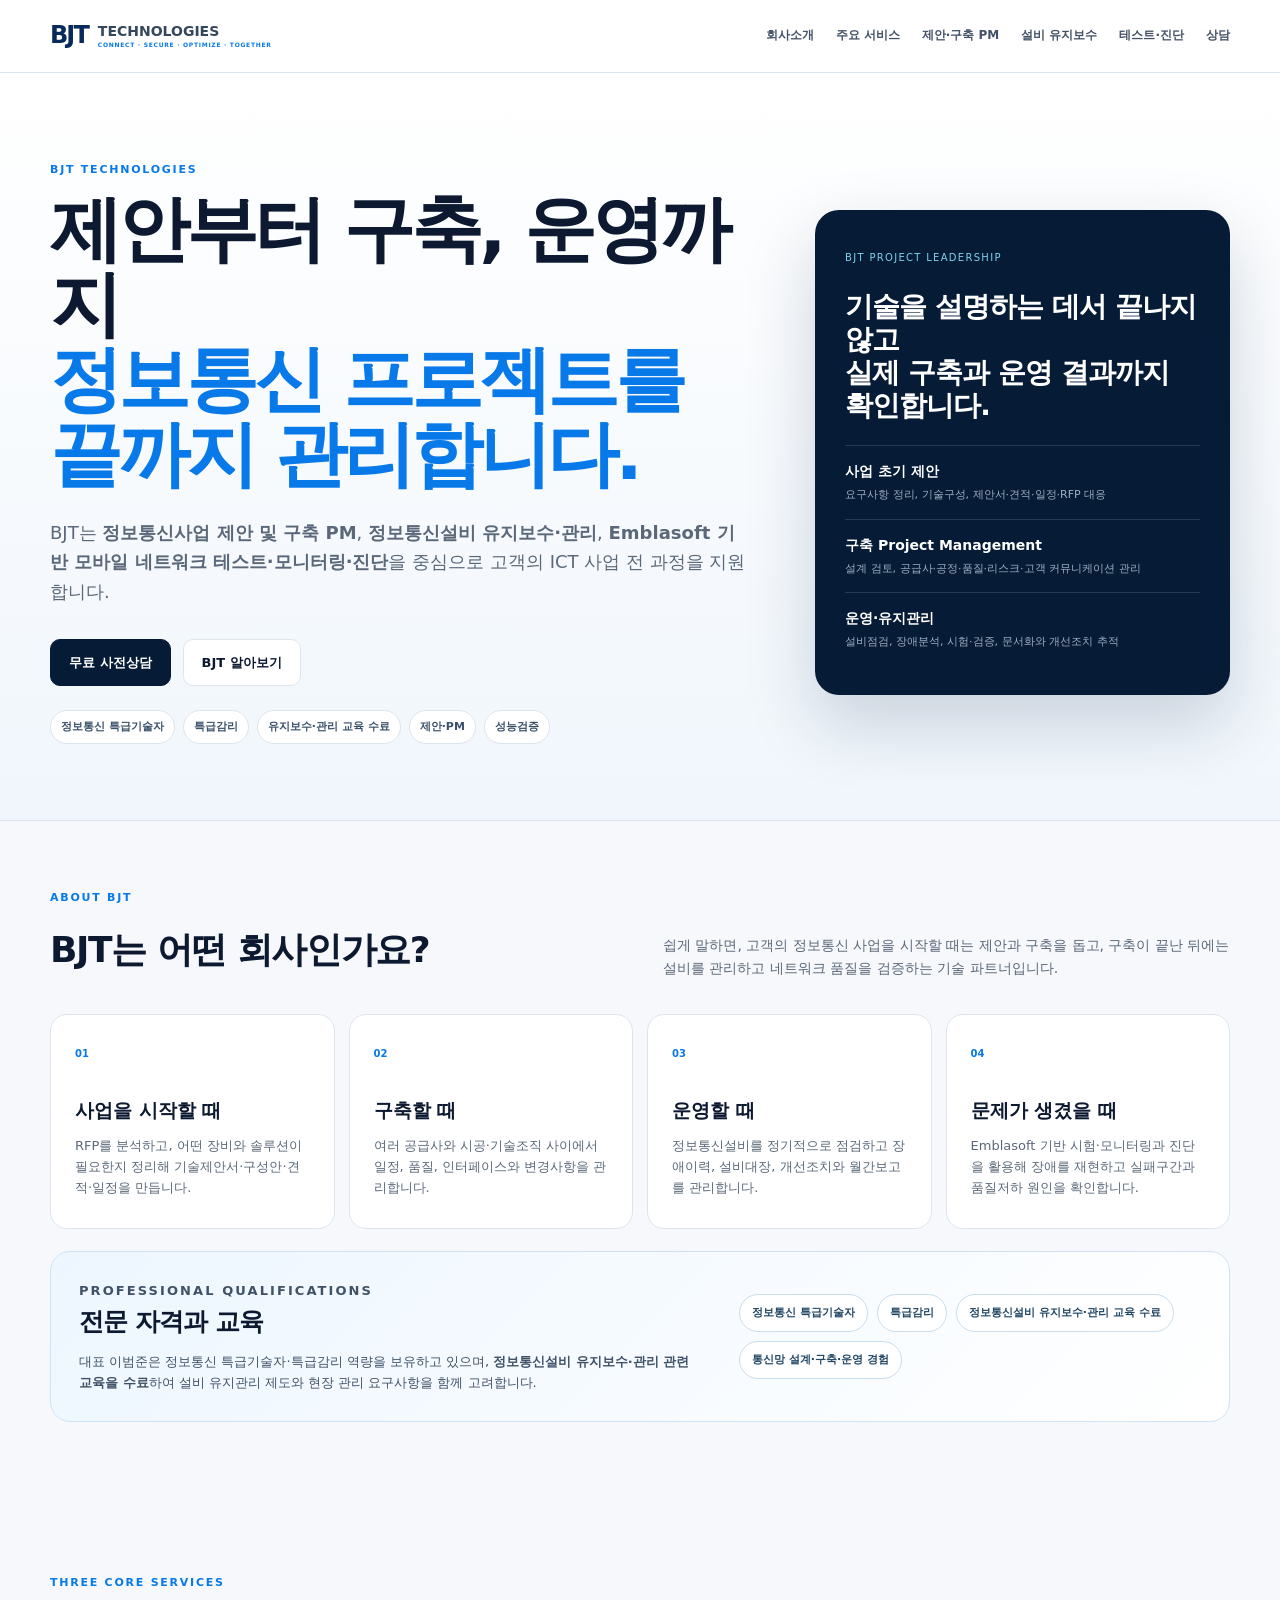
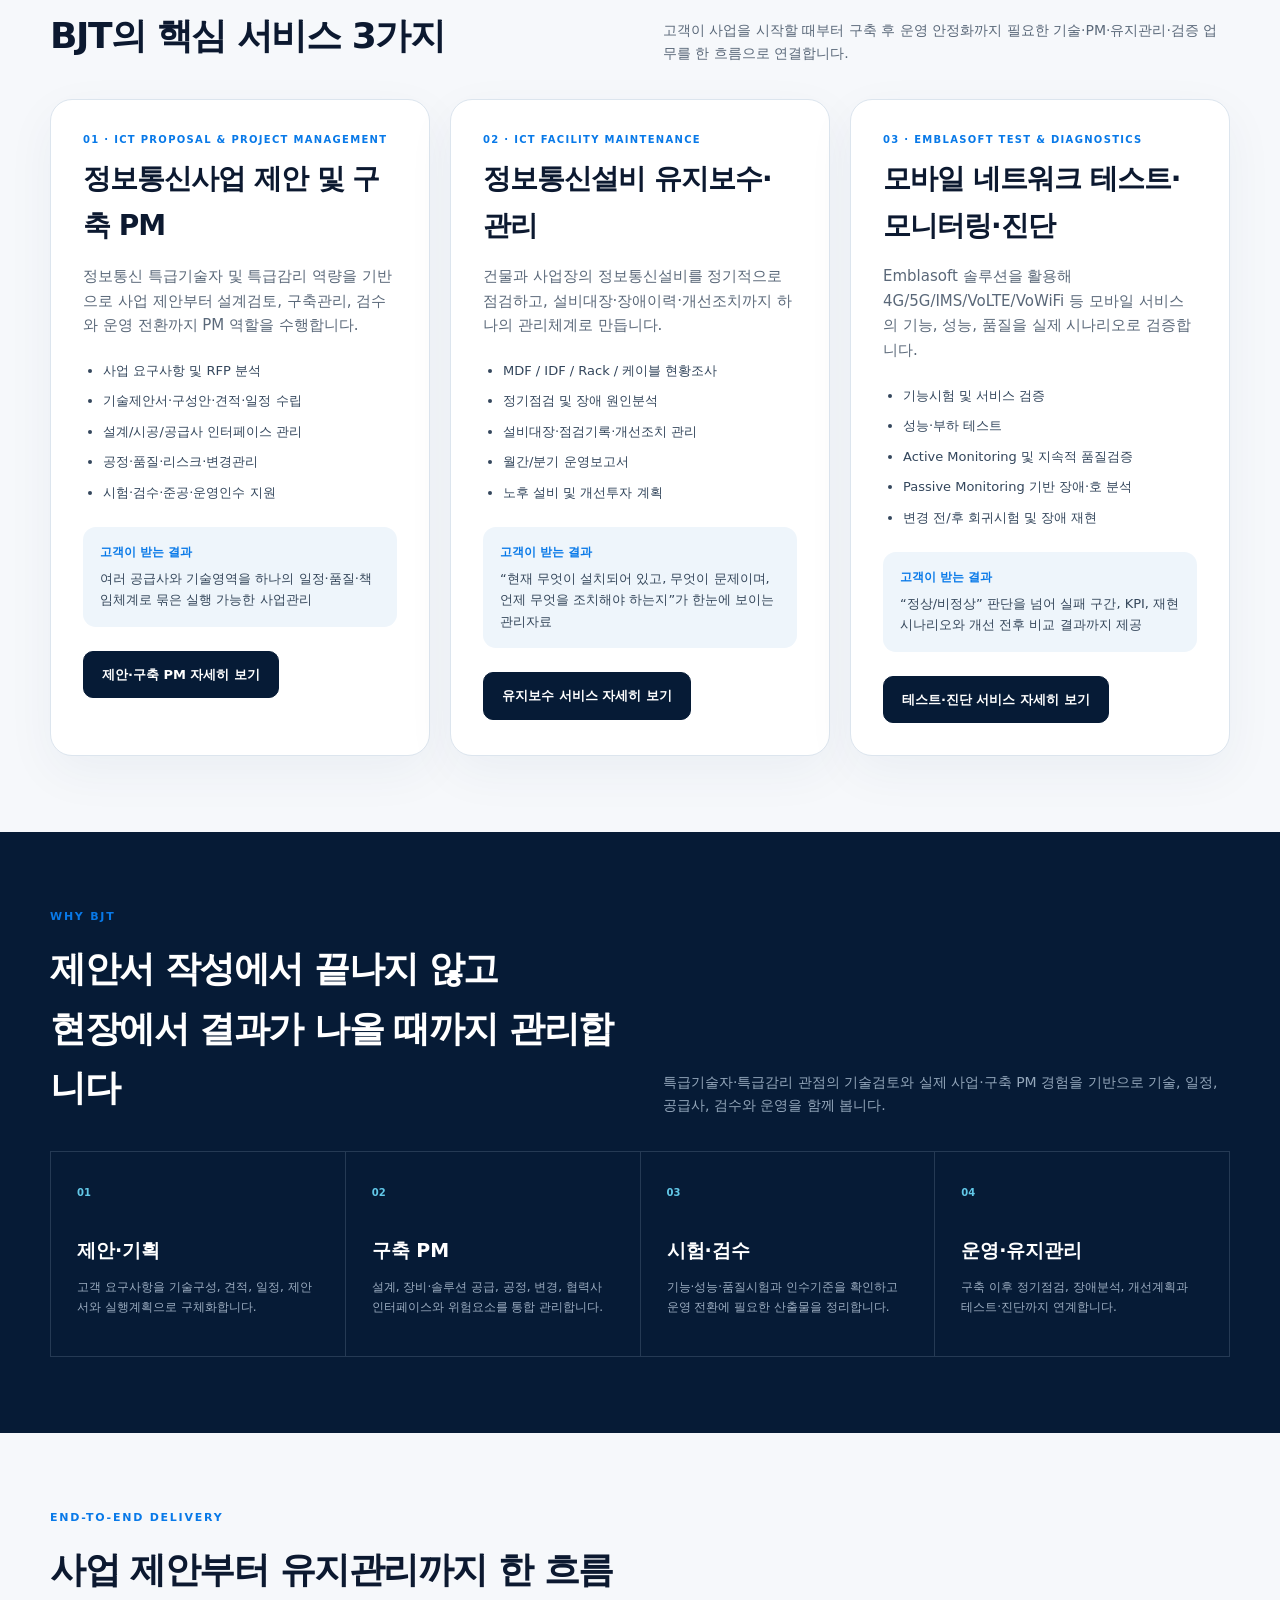
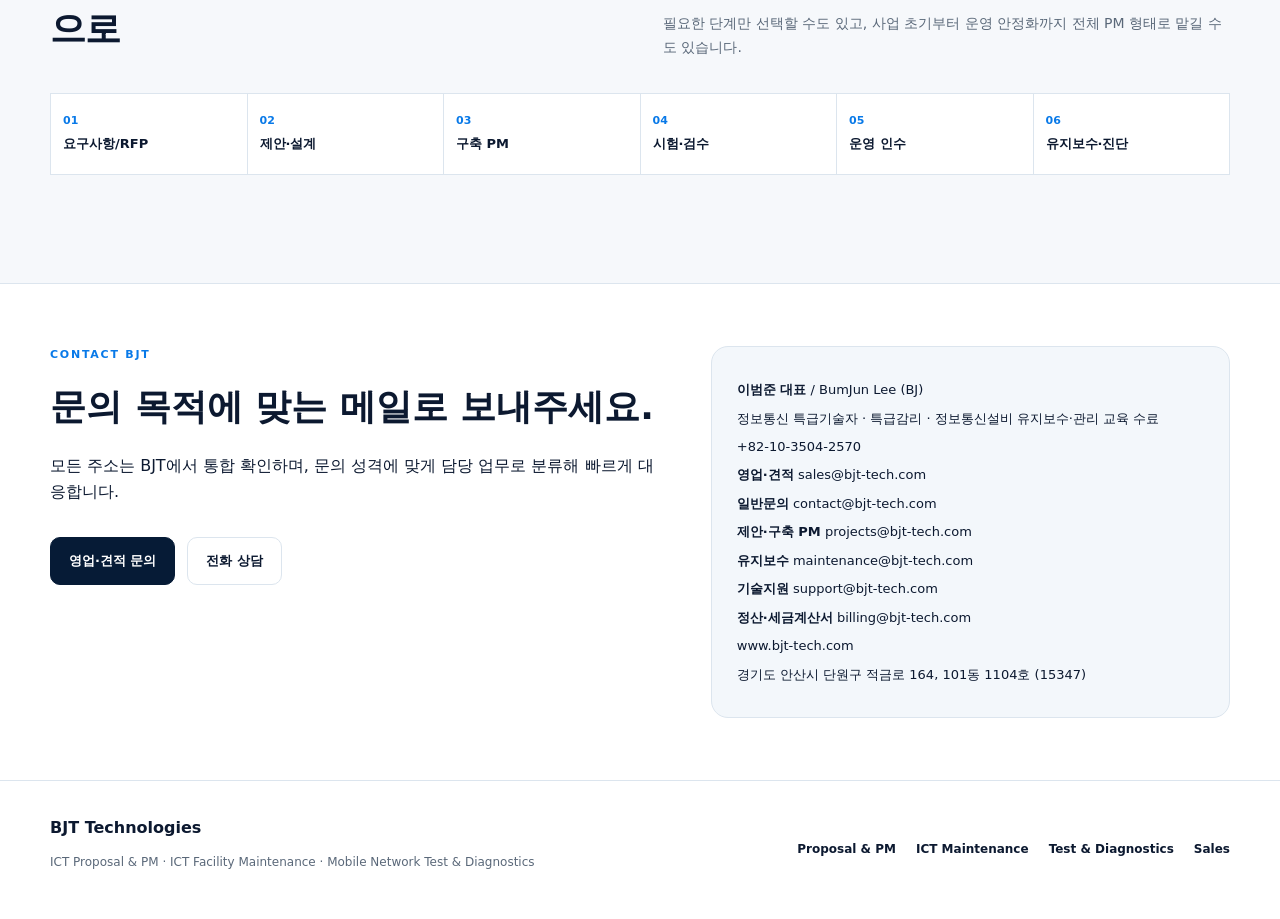
==== commit b2d42e10: "Reflect BJT role-based email aliases on homepage" ====
--- a/index.html
+++ b/index.html
@@ -23,7 +23,7 @@
       <p class="eyebrow">BJT TECHNOLOGIES</p>
       <h1>제안부터 구축, 운영까지<br/><span>정보통신 프로젝트를 끝까지 관리합니다.</span></h1>
       <p class="hero-lead">BJT는 <strong>정보통신사업 제안 및 구축 PM</strong>, <strong>정보통신설비 유지보수·관리</strong>, <strong>Emblasoft 기반 모바일 네트워크 테스트·모니터링·진단</strong>을 중심으로 고객의 ICT 사업 전 과정을 지원합니다.</p>
-      <div class="hero-actions"><a class="button primary" href="#contact">무료 사전상담</a><a class="button ghost" href="#about">BJT 알아보기</a></div>
+      <div class="hero-actions"><a class="button primary" href="mailto:sales@bjt-tech.com?subject=BJT%20상담%20문의">무료 사전상담</a><a class="button ghost" href="#about">BJT 알아보기</a></div>
       <div class="trust-strip"><span>정보통신 특급기술자</span><span>특급감리</span><span>유지보수·관리 교육 수료</span><span>제안·PM</span><span>성능검증</span></div>
     </div>
     <aside class="hero-card problem-card">
@@ -35,7 +35,6 @@
     </aside>
   </div>
 </section>
-
 <section class="shell section about-section" id="about">
   <div class="section-title"><div><p class="eyebrow">ABOUT BJT</p><h2>BJT는 어떤 회사인가요?</h2></div><p>쉽게 말하면, 고객의 정보통신 사업을 시작할 때는 제안과 구축을 돕고, 구축이 끝난 뒤에는 설비를 관리하고 네트워크 품질을 검증하는 기술 파트너입니다.</p></div>
   <div class="about-grid">
@@ -49,49 +48,22 @@
     <div class="credential-list"><span>정보통신 특급기술자</span><span>특급감리</span><span>정보통신설비 유지보수·관리 교육 수료</span><span>통신망 설계·구축·운영 경험</span></div>
   </div>
 </section>
-
 <section class="shell section" id="core">
   <div class="section-title"><div><p class="eyebrow">THREE CORE SERVICES</p><h2>BJT의 핵심 서비스 3가지</h2></div><p>고객이 사업을 시작할 때부터 구축 후 운영 안정화까지 필요한 기술·PM·유지관리·검증 업무를 한 흐름으로 연결합니다.</p></div>
   <div class="core-service-grid three-core">
-    <article class="core-card pm-card">
-      <p class="service-kicker">01 · ICT PROPOSAL & PROJECT MANAGEMENT</p>
-      <h3>정보통신사업 제안 및 구축 PM</h3>
-      <p class="service-lead">정보통신 특급기술자 및 특급감리 역량을 기반으로 사업 제안부터 설계검토, 구축관리, 검수와 운영 전환까지 PM 역할을 수행합니다.</p>
-      <ul><li>사업 요구사항 및 RFP 분석</li><li>기술제안서·구성안·견적·일정 수립</li><li>설계/시공/공급사 인터페이스 관리</li><li>공정·품질·리스크·변경관리</li><li>시험·검수·준공·운영인수 지원</li></ul>
-      <div class="result-box"><b>고객이 받는 결과</b><span>여러 공급사와 기술영역을 하나의 일정·품질·책임체계로 묶은 실행 가능한 사업관리</span></div>
-      <a class="button primary" href="./pm.html">제안·구축 PM 자세히 보기</a>
-    </article>
-    <article class="core-card maintenance-card">
-      <p class="service-kicker">02 · ICT FACILITY MAINTENANCE</p>
-      <h3>정보통신설비 유지보수·관리</h3>
-      <p class="service-lead">건물과 사업장의 정보통신설비를 정기적으로 점검하고, 설비대장·장애이력·개선조치까지 하나의 관리체계로 만듭니다.</p>
-      <ul><li>MDF / IDF / Rack / 케이블 현황조사</li><li>정기점검 및 장애 원인분석</li><li>설비대장·점검기록·개선조치 관리</li><li>월간/분기 운영보고서</li><li>노후 설비 및 개선투자 계획</li></ul>
-      <div class="result-box"><b>고객이 받는 결과</b><span>“현재 무엇이 설치되어 있고, 무엇이 문제이며, 언제 무엇을 조치해야 하는지”가 한눈에 보이는 관리자료</span></div>
-      <a class="button primary" href="./maintenance.html">유지보수 서비스 자세히 보기</a>
-    </article>
-    <article class="core-card testing-card">
-      <p class="service-kicker">03 · EMBLASOFT TEST & DIAGNOSTICS</p>
-      <h3>모바일 네트워크 테스트·모니터링·진단</h3>
-      <p class="service-lead">Emblasoft 솔루션을 활용해 4G/5G/IMS/VoLTE/VoWiFi 등 모바일 서비스의 기능, 성능, 품질을 실제 시나리오로 검증합니다.</p>
-      <ul><li>기능시험 및 서비스 검증</li><li>성능·부하 테스트</li><li>Active Monitoring 및 지속적 품질검증</li><li>Passive Monitoring 기반 장애·호 분석</li><li>변경 전/후 회귀시험 및 장애 재현</li></ul>
-      <div class="result-box"><b>고객이 받는 결과</b><span>“정상/비정상” 판단을 넘어 실패 구간, KPI, 재현 시나리오와 개선 전후 비교 결과까지 제공</span></div>
-      <a class="button primary" href="./testing.html">테스트·진단 서비스 자세히 보기</a>
-    </article>
+    <article class="core-card pm-card"><p class="service-kicker">01 · ICT PROPOSAL & PROJECT MANAGEMENT</p><h3>정보통신사업 제안 및 구축 PM</h3><p class="service-lead">정보통신 특급기술자 및 특급감리 역량을 기반으로 사업 제안부터 설계검토, 구축관리, 검수와 운영 전환까지 PM 역할을 수행합니다.</p><ul><li>사업 요구사항 및 RFP 분석</li><li>기술제안서·구성안·견적·일정 수립</li><li>설계/시공/공급사 인터페이스 관리</li><li>공정·품질·리스크·변경관리</li><li>시험·검수·준공·운영인수 지원</li></ul><div class="result-box"><b>고객이 받는 결과</b><span>여러 공급사와 기술영역을 하나의 일정·품질·책임체계로 묶은 실행 가능한 사업관리</span></div><a class="button primary" href="./pm.html">제안·구축 PM 자세히 보기</a></article>
+    <article class="core-card maintenance-card"><p class="service-kicker">02 · ICT FACILITY MAINTENANCE</p><h3>정보통신설비 유지보수·관리</h3><p class="service-lead">건물과 사업장의 정보통신설비를 정기적으로 점검하고, 설비대장·장애이력·개선조치까지 하나의 관리체계로 만듭니다.</p><ul><li>MDF / IDF / Rack / 케이블 현황조사</li><li>정기점검 및 장애 원인분석</li><li>설비대장·점검기록·개선조치 관리</li><li>월간/분기 운영보고서</li><li>노후 설비 및 개선투자 계획</li></ul><div class="result-box"><b>고객이 받는 결과</b><span>“현재 무엇이 설치되어 있고, 무엇이 문제이며, 언제 무엇을 조치해야 하는지”가 한눈에 보이는 관리자료</span></div><a class="button primary" href="./maintenance.html">유지보수 서비스 자세히 보기</a></article>
+    <article class="core-card testing-card"><p class="service-kicker">03 · EMBLASOFT TEST & DIAGNOSTICS</p><h3>모바일 네트워크 테스트·모니터링·진단</h3><p class="service-lead">Emblasoft 솔루션을 활용해 4G/5G/IMS/VoLTE/VoWiFi 등 모바일 서비스의 기능, 성능, 품질을 실제 시나리오로 검증합니다.</p><ul><li>기능시험 및 서비스 검증</li><li>성능·부하 테스트</li><li>Active Monitoring 및 지속적 품질검증</li><li>Passive Monitoring 기반 장애·호 분석</li><li>변경 전/후 회귀시험 및 장애 재현</li></ul><div class="result-box"><b>고객이 받는 결과</b><span>“정상/비정상” 판단을 넘어 실패 구간, KPI, 재현 시나리오와 개선 전후 비교 결과까지 제공</span></div><a class="button primary" href="./testing.html">테스트·진단 서비스 자세히 보기</a></article>
   </div>
 </section>
-<section class="dark-band" id="why">
-  <div class="shell section">
-    <div class="section-title light"><div><p class="eyebrow">WHY BJT</p><h2>제안서 작성에서 끝나지 않고<br/>현장에서 결과가 나올 때까지 관리합니다</h2></div><p>특급기술자·특급감리 관점의 기술검토와 실제 사업·구축 PM 경험을 기반으로 기술, 일정, 공급사, 검수와 운영을 함께 봅니다.</p></div>
-    <div class="value-grid"><article><b>01</b><h3>제안·기획</h3><p>고객 요구사항을 기술구성, 견적, 일정, 제안서와 실행계획으로 구체화합니다.</p></article><article><b>02</b><h3>구축 PM</h3><p>설계, 장비·솔루션 공급, 공정, 변경, 협력사 인터페이스와 위험요소를 통합 관리합니다.</p></article><article><b>03</b><h3>시험·검수</h3><p>기능·성능·품질시험과 인수기준을 확인하고 운영 전환에 필요한 산출물을 정리합니다.</p></article><article><b>04</b><h3>운영·유지관리</h3><p>구축 이후 정기점검, 장애분석, 개선계획과 테스트·진단까지 연계합니다.</p></article></div>
+<section class="dark-band" id="why"><div class="shell section"><div class="section-title light"><div><p class="eyebrow">WHY BJT</p><h2>제안서 작성에서 끝나지 않고<br/>현장에서 결과가 나올 때까지 관리합니다</h2></div><p>특급기술자·특급감리 관점의 기술검토와 실제 사업·구축 PM 경험을 기반으로 기술, 일정, 공급사, 검수와 운영을 함께 봅니다.</p></div><div class="value-grid"><article><b>01</b><h3>제안·기획</h3><p>고객 요구사항을 기술구성, 견적, 일정, 제안서와 실행계획으로 구체화합니다.</p></article><article><b>02</b><h3>구축 PM</h3><p>설계, 장비·솔루션 공급, 공정, 변경, 협력사 인터페이스와 위험요소를 통합 관리합니다.</p></article><article><b>03</b><h3>시험·검수</h3><p>기능·성능·품질시험과 인수기준을 확인하고 운영 전환에 필요한 산출물을 정리합니다.</p></article><article><b>04</b><h3>운영·유지관리</h3><p>구축 이후 정기점검, 장애분석, 개선계획과 테스트·진단까지 연계합니다.</p></article></div></div></section>
+<section class="shell section simple-flow"><div class="section-title"><div><p class="eyebrow">END-TO-END DELIVERY</p><h2>사업 제안부터 유지관리까지 한 흐름으로</h2></div><p>필요한 단계만 선택할 수도 있고, 사업 초기부터 운영 안정화까지 전체 PM 형태로 맡길 수도 있습니다.</p></div><div class="steps"><div><b>01</b><span>요구사항/RFP</span></div><div><b>02</b><span>제안·설계</span></div><div><b>03</b><span>구축 PM</span></div><div><b>04</b><span>시험·검수</span></div><div><b>05</b><span>운영 인수</span></div><div><b>06</b><span>유지보수·진단</span></div></div></section>
+<section class="contact-band" id="contact">
+  <div class="shell contact-grid">
+    <div><p class="eyebrow">CONTACT BJT</p><h2>문의 목적에 맞는 메일로 보내주세요.</h2><p>모든 주소는 BJT에서 통합 확인하며, 문의 성격에 맞게 담당 업무로 분류해 빠르게 대응합니다.</p><div class="contact-actions"><a class="button primary" href="mailto:sales@bjt-tech.com?subject=BJT%20영업%20상담">영업·견적 문의</a><a class="button ghost" href="tel:+821035042570">전화 상담</a></div></div>
+    <div class="contact-card"><p><b>이범준 대표</b> / BumJun Lee (BJ)</p><p>정보통신 특급기술자 · 특급감리 · 정보통신설비 유지보수·관리 교육 수료</p><p>+82-10-3504-2570</p><p><b>영업·견적</b> <a href="mailto:sales@bjt-tech.com">sales@bjt-tech.com</a></p><p><b>일반문의</b> <a href="mailto:contact@bjt-tech.com">contact@bjt-tech.com</a></p><p><b>제안·구축 PM</b> <a href="mailto:projects@bjt-tech.com">projects@bjt-tech.com</a></p><p><b>유지보수</b> <a href="mailto:maintenance@bjt-tech.com">maintenance@bjt-tech.com</a></p><p><b>기술지원</b> <a href="mailto:support@bjt-tech.com">support@bjt-tech.com</a></p><p><b>정산·세금계산서</b> <a href="mailto:billing@bjt-tech.com">billing@bjt-tech.com</a></p><p><a href="https://www.bjt-tech.com">www.bjt-tech.com</a></p><p>경기도 안산시 단원구 적금로 164, 101동 1104호 (15347)</p></div>
   </div>
 </section>
-<section class="shell section simple-flow">
-  <div class="section-title"><div><p class="eyebrow">END-TO-END DELIVERY</p><h2>사업 제안부터 유지관리까지 한 흐름으로</h2></div><p>필요한 단계만 선택할 수도 있고, 사업 초기부터 운영 안정화까지 전체 PM 형태로 맡길 수도 있습니다.</p></div>
-  <div class="steps"><div><b>01</b><span>요구사항/RFP</span></div><div><b>02</b><span>제안·설계</span></div><div><b>03</b><span>구축 PM</span></div><div><b>04</b><span>시험·검수</span></div><div><b>05</b><span>운영 인수</span></div><div><b>06</b><span>유지보수·진단</span></div></div>
-</section>
-<section class="contact-band" id="contact">
-  <div class="shell contact-grid"><div><p class="eyebrow">START WITH A QUICK CHECK</p><h2>진행 중인 사업이나 구축 이슈부터 알려주세요.</h2><p>RFP 검토, 제안서 작성, 구축 PM, 준공·검수, 정보통신설비 유지관리, 모바일 네트워크 테스트 중 어느 단계든 현재 상황을 기준으로 필요한 범위를 정리합니다.</p><div class="contact-actions"><a class="button primary" href="mailto:bj@bjt-tech.com?subject=BJT%20정보통신사업%20상담">이메일 상담</a><a class="button ghost" href="tel:+821035042570">전화 상담</a></div></div><div class="contact-card"><p><b>이범준 대표</b> / BumJun Lee (BJ)</p><p>정보통신 특급기술자 · 특급감리</p><p>정보통신설비 유지보수·관리 교육 수료</p><p>+82-10-3504-2570</p><p><a href="mailto:bj@bjt-tech.com">bj@bjt-tech.com</a></p><p><a href="https://www.bjt-tech.com">www.bjt-tech.com</a></p><p>경기도 안산시 단원구 적금로 164, 101동 1104호 (15347)</p></div></div>
-</section>
 </main>
-<footer><div class="shell footer-grid"><div><strong>BJT Technologies</strong><p>ICT Proposal & PM · ICT Facility Maintenance · Mobile Network Test & Diagnostics</p></div><div class="footer-links"><a href="#about">About</a><a href="./pm.html">Proposal & PM</a><a href="./maintenance.html">ICT Maintenance</a><a href="./testing.html">Test & Diagnostics</a><a href="mailto:bj@bjt-tech.com">Email</a></div></div></footer>
+<footer><div class="shell footer-grid"><div><strong>BJT Technologies</strong><p>ICT Proposal & PM · ICT Facility Maintenance · Mobile Network Test & Diagnostics</p></div><div class="footer-links"><a href="./pm.html">Proposal & PM</a><a href="./maintenance.html">ICT Maintenance</a><a href="./testing.html">Test & Diagnostics</a><a href="mailto:sales@bjt-tech.com">Sales</a></div></div></footer>
 </body></html>
--- a/styles.css
+++ b/styles.css
@@ -1 +1 @@
-:root{--bg:#f6f8fb;--ink:#0c1930;--muted:#5a6879;--line:#dce5ee;--blue:#0879e8;--cyan:#22b5df;--navy:#061b36;--card:#fff;--max:1180px}*{box-sizing:border-box}html{scroll-behavior:smooth}body{margin:0;background:var(--bg);color:var(--ink);font-family:Inter,ui-sans-serif,system-ui,-apple-system,BlinkMacSystemFont,"Segoe UI","Noto Sans KR",Arial,sans-serif;line-height:1.65}a{color:inherit;text-decoration:none}.shell{width:min(calc(100% - 40px),var(--max));margin:auto}.narrow{width:min(calc(100% - 40px),920px);margin:auto}.site-header{position:sticky;top:0;z-index:30;background:rgba(255,255,255,.94);backdrop-filter:blur(14px);border-bottom:1px solid var(--line)}.nav-wrap{min-height:72px;display:flex;align-items:center;justify-content:space-between;gap:25px}.brand{display:flex;align-items:center;gap:10px}.logo-mark{font-size:24px;font-weight:900;color:#062a59;letter-spacing:-.08em}.logo-text{font-weight:850;font-size:14px;color:#35485b;line-height:1.05}.logo-text small{display:block;font-size:6px;letter-spacing:.12em;color:#0879e8;margin-top:4px}.nav{display:flex;gap:22px;align-items:center;font-size:12px;font-weight:750;color:#435266}.nav a:hover{color:var(--blue)}.hero{background:linear-gradient(180deg,#fff 0%,#f0f6fc 100%);border-bottom:1px solid var(--line)}.corporate-hero{padding:88px 0 76px}.maintenance-hero{padding:88px 0 70px}.hero-grid{display:grid;grid-template-columns:1.35fr .8fr;gap:65px;align-items:center}.eyebrow{margin:0 0 13px;color:var(--blue);font-size:11px;font-weight:850;letter-spacing:.16em}.hero h1{font-size:clamp(42px,6vw,72px);line-height:1.04;letter-spacing:-.055em;margin:0}.maintenance-hero h1{font-size:clamp(42px,6vw,66px)}.hero h1 span{color:var(--blue)}.hero-lead{font-size:18px;color:var(--muted);max-width:820px;margin:26px 0 0}.hero-actions,.contact-actions{display:flex;gap:12px;margin-top:32px;flex-wrap:wrap}.button{display:inline-flex;align-items:center;justify-content:center;padding:12px 18px;border:1px solid var(--line);border-radius:10px;font-size:13px;font-weight:800}.button.primary{background:var(--navy);color:#fff;border-color:var(--navy)}.button.primary:hover{background:var(--blue);border-color:var(--blue)}.button.ghost{background:#fff}.hero-card{background:var(--navy);color:#fff;border-radius:24px;padding:30px;box-shadow:0 28px 70px rgba(9,34,65,.18)}.card-label{font-size:10px;color:#7fd2ee;letter-spacing:.13em}.hero-card h2{font-size:28px;line-height:1.18;letter-spacing:-.035em}.metric{padding:14px 0;border-top:1px solid #243a55}.metric strong,.metric span{display:block}.metric strong{font-size:14px}.metric span{font-size:11px;color:#9eafc2;margin-top:3px}.notice{margin-top:28px;padding:18px 20px;border-left:4px solid var(--blue);background:#eaf4ff;color:#33455a;font-size:13px}.trust-strip{display:flex;gap:8px;flex-wrap:wrap;margin-top:24px}.trust-strip span{background:#fff;border:1px solid var(--line);padding:7px 10px;border-radius:999px;font-size:11px;font-weight:750;color:#39506a}.section{padding:76px 0}.section-title{display:grid;grid-template-columns:1fr 1fr;gap:46px;align-items:end;margin-bottom:34px}.section-title h2{font-size:36px;letter-spacing:-.04em;margin:0}.section-title>p{margin:0;color:var(--muted);font-size:14px}.service-grid,.process-grid{display:grid;grid-template-columns:repeat(3,1fr);gap:15px}.service-grid article,.process-grid article{background:#fff;border:1px solid var(--line);border-radius:17px;padding:25px;min-height:230px}.service-grid article>span,.process-grid article>b{font-size:11px;color:var(--blue)}.service-grid h3,.process-grid h3{font-size:20px;margin:38px 0 9px}.service-grid p,.process-grid p{color:var(--muted);font-size:13px}.service-grid a{color:var(--blue);font-size:12px;font-weight:800}.core-service-grid{display:grid;grid-template-columns:1fr 1fr;gap:20px}.core-card{background:#fff;border:1px solid var(--line);border-radius:22px;padding:32px;box-shadow:0 16px 50px rgba(9,53,98,.05)}.core-card h3{font-size:28px;letter-spacing:-.035em;margin:8px 0 12px}.service-kicker{margin:0;color:var(--blue);font-size:10px;font-weight:850;letter-spacing:.13em}.service-lead{font-size:15px;color:var(--muted)}.core-card ul{padding-left:20px;margin:22px 0}.core-card li{margin:9px 0;color:#33465c;font-size:13px}.result-box{background:#eef5fb;border-radius:13px;padding:16px 17px;margin:24px 0}.result-box b,.result-box span{display:block}.result-box b{font-size:12px;color:var(--blue);margin-bottom:5px}.result-box span{font-size:13px;color:#34465a}.dark-band{background:var(--navy);color:#fff}.section-title.light>p{color:#94a7bb}.split-section{display:grid;grid-template-columns:1fr 1fr;gap:60px}.split-section h2{font-size:42px;line-height:1.12;letter-spacing:-.04em;margin:0}.feature-list p{padding:16px 0;border-bottom:1px solid #263b56;color:#9dafc3;font-size:14px}.feature-list strong{display:block;color:#fff;font-size:16px}.topic-grid{display:grid;grid-template-columns:repeat(3,1fr);border-top:1px solid #253a54;border-left:1px solid #253a54}.topic-grid article{min-height:190px;padding:25px;border-right:1px solid #253a54;border-bottom:1px solid #253a54}.topic-grid span{font-size:10px;color:#62c8e8}.topic-grid h3{font-size:19px;margin:34px 0 8px}.topic-grid p{font-size:12px;color:#9bacc0}.value-grid{display:grid;grid-template-columns:repeat(4,1fr);border-top:1px solid #253a54;border-left:1px solid #253a54}.value-grid article{padding:26px;border-right:1px solid #253a54;border-bottom:1px solid #253a54}.value-grid b{font-size:10px;color:#62c8e8}.value-grid h3{font-size:19px;margin:30px 0 8px}.value-grid p{font-size:12px;color:#9bacc0}.maintenance-callout h2{font-size:38px;line-height:1.22;letter-spacing:-.04em}.steps{display:grid;grid-template-columns:repeat(6,1fr);margin:32px 0;border-top:1px solid var(--line);border-left:1px solid var(--line)}.steps div{background:#fff;padding:18px 12px;border-right:1px solid var(--line);border-bottom:1px solid var(--line)}.steps b{display:block;color:var(--blue);font-size:11px}.steps span{font-weight:750;font-size:13px}.deliverable-list{border-top:1px solid var(--line)}.deliverable-list article{display:grid;grid-template-columns:70px 1fr;gap:18px;padding:22px 6px;border-bottom:1px solid var(--line);background:#fff}.deliverable-list b{color:var(--blue);font-size:12px}.deliverable-list h3{margin:0;font-size:18px}.deliverable-list p{margin:5px 0 0;color:var(--muted);font-size:13px}.pricing-band{background:#eef4f9}.plan-grid{display:grid;grid-template-columns:repeat(3,1fr);gap:15px}.plan-grid article{background:#fff;border:1px solid var(--line);border-radius:18px;padding:28px}.plan-grid h3{font-size:14px;color:var(--blue)}.plan-grid strong{font-size:25px}.plan-grid p{color:var(--muted);font-size:13px}.featured-plan{box-shadow:0 18px 50px rgba(9,53,98,.1);border-color:#9bcdf7!important}.product-grid{display:grid;grid-template-columns:repeat(3,1fr);gap:15px}.product-grid article{background:#fff;border:1px solid var(--line);border-radius:18px;padding:26px}.product-grid h3{font-size:22px;margin:0 0 8px}.product-grid p{color:var(--muted);font-size:13px}.compliance h2{font-size:34px;margin:0 0 14px}.compliance>p{color:var(--muted);font-size:14px}.legal-links{display:flex;gap:20px;flex-wrap:wrap}.legal-links a{color:var(--blue);font-weight:800}.contact-band{background:#fff;border-top:1px solid var(--line);padding:62px 0}.contact-grid{display:grid;grid-template-columns:1fr .85fr;gap:50px}.contact-grid h2{font-size:36px;margin:0}.contact-card{background:#f3f7fb;border:1px solid var(--line);border-radius:17px;padding:25px;font-size:13px}.contact-card p{margin:7px 0}footer{background:#fff;border-top:1px solid var(--line);padding:34px 0}.footer-grid{display:flex;justify-content:space-between;gap:30px}.footer-grid p{color:var(--muted);font-size:12px}.footer-links{display:flex;gap:20px;align-items:center;font-size:12px;font-weight:750}@media(max-width:900px){.hero-grid,.section-title,.split-section,.contact-grid,.core-service-grid{grid-template-columns:1fr}.service-grid,.process-grid,.topic-grid,.product-grid{grid-template-columns:1fr 1fr}.value-grid{grid-template-columns:1fr 1fr}.steps{grid-template-columns:repeat(3,1fr)}.nav a:nth-child(-n+2){display:none}}@media(max-width:600px){.shell,.narrow{width:min(calc(100% - 28px),var(--max))}.hero{padding-top:55px}.hero h1{font-size:40px}.hero-lead{font-size:16px}.hero-actions,.contact-actions{flex-direction:column}.service-grid,.process-grid,.topic-grid,.plan-grid,.product-grid,.value-grid{grid-template-columns:1fr}.steps{grid-template-columns:1fr 1fr}.section{padding:56px 0}.section-title h2,.maintenance-callout h2,.contact-grid h2{font-size:30px}.nav a:not(:last-child){display:none}.footer-grid{display:block}.footer-links{margin-top:15px}.core-card{padding:24px}.core-card h3{font-size:24px}}+:root{--bg:#f6f8fb;--ink:#0c1930;--muted:#5a6879;--line:#dce5ee;--blue:#0879e8;--cyan:#22b5df;--navy:#061b36;--card:#fff;--max:1180px}*{box-sizing:border-box}html{scroll-behavior:smooth}body{margin:0;background:var(--bg);color:var(--ink);font-family:Inter,ui-sans-serif,system-ui,-apple-system,BlinkMacSystemFont,"Segoe UI","Noto Sans KR",Arial,sans-serif;line-height:1.65}a{color:inherit;text-decoration:none}.shell{width:min(calc(100% - 40px),var(--max));margin:auto}.narrow{width:min(calc(100% - 40px),920px);margin:auto}.site-header{position:sticky;top:0;z-index:30;background:rgba(255,255,255,.94);backdrop-filter:blur(14px);border-bottom:1px solid var(--line)}.nav-wrap{min-height:72px;display:flex;align-items:center;justify-content:space-between;gap:25px}.brand{display:flex;align-items:center;gap:10px}.logo-mark{font-size:24px;font-weight:900;color:#062a59;letter-spacing:-.08em}.logo-text{font-weight:850;font-size:14px;color:#35485b;line-height:1.05}.logo-text small{display:block;font-size:6px;letter-spacing:.12em;color:#0879e8;margin-top:4px}.nav{display:flex;gap:22px;align-items:center;font-size:12px;font-weight:750;color:#435266}.nav a:hover{color:var(--blue)}.hero{background:linear-gradient(180deg,#fff 0%,#f0f6fc 100%);border-bottom:1px solid var(--line)}.corporate-hero{padding:88px 0 76px}.maintenance-hero{padding:88px 0 70px}.hero-grid{display:grid;grid-template-columns:1.35fr .8fr;gap:65px;align-items:center}.eyebrow{margin:0 0 13px;color:var(--blue);font-size:11px;font-weight:850;letter-spacing:.16em}.hero h1{font-size:clamp(42px,6vw,72px);line-height:1.04;letter-spacing:-.055em;margin:0}.maintenance-hero h1{font-size:clamp(42px,6vw,66px)}.hero h1 span{color:var(--blue)}.hero-lead{font-size:18px;color:var(--muted);max-width:820px;margin:26px 0 0}.hero-actions,.contact-actions{display:flex;gap:12px;margin-top:32px;flex-wrap:wrap}.button{display:inline-flex;align-items:center;justify-content:center;padding:12px 18px;border:1px solid var(--line);border-radius:10px;font-size:13px;font-weight:800}.button.primary{background:var(--navy);color:#fff;border-color:var(--navy)}.button.primary:hover{background:var(--blue);border-color:var(--blue)}.button.ghost{background:#fff}.hero-card{background:var(--navy);color:#fff;border-radius:24px;padding:30px;box-shadow:0 28px 70px rgba(9,34,65,.18)}.card-label{font-size:10px;color:#7fd2ee;letter-spacing:.13em}.hero-card h2{font-size:28px;line-height:1.18;letter-spacing:-.035em}.metric{padding:14px 0;border-top:1px solid #243a55}.metric strong,.metric span{display:block}.metric strong{font-size:14px}.metric span{font-size:11px;color:#9eafc2;margin-top:3px}.notice{margin-top:28px;padding:18px 20px;border-left:4px solid var(--blue);background:#eaf4ff;color:#33455a;font-size:13px}.trust-strip{display:flex;gap:8px;flex-wrap:wrap;margin-top:24px}.trust-strip span{background:#fff;border:1px solid var(--line);padding:7px 10px;border-radius:999px;font-size:11px;font-weight:750;color:#39506a}.section{padding:76px 0}.section-title{display:grid;grid-template-columns:1fr 1fr;gap:46px;align-items:end;margin-bottom:34px}.section-title h2{font-size:36px;letter-spacing:-.04em;margin:0}.section-title>p{margin:0;color:var(--muted);font-size:14px}.about-section{padding-top:68px}.about-grid{display:grid;grid-template-columns:repeat(4,1fr);gap:14px}.about-grid article{background:#fff;border:1px solid var(--line);border-radius:17px;padding:24px;min-height:215px}.about-grid article>span{font-size:10px;color:var(--blue);font-weight:850}.about-grid h3{font-size:19px;margin:30px 0 8px}.about-grid p{font-size:13px;color:var(--muted);margin:0}.credential-panel{margin-top:22px;background:linear-gradient(135deg,#edf6ff 0%,#fff 100%);border:1px solid #cfe3f5;border-radius:20px;padding:28px;display:grid;grid-template-columns:1.15fr .85fr;gap:35px;align-items:center}.credential-panel h3{font-size:25px;margin:0 0 8px;letter-spacing:-.035em}.credential-panel p{font-size:13px;color:#405268;margin:0}.credential-list{display:flex;flex-wrap:wrap;gap:9px}.credential-list span{background:#fff;border:1px solid #c8deef;border-radius:999px;padding:9px 12px;font-size:11px;font-weight:800;color:#214765}.service-grid,.process-grid{display:grid;grid-template-columns:repeat(3,1fr);gap:15px}.service-grid article,.process-grid article{background:#fff;border:1px solid var(--line);border-radius:17px;padding:25px;min-height:230px}.service-grid article>span,.process-grid article>b{font-size:11px;color:var(--blue)}.service-grid h3,.process-grid h3{font-size:20px;margin:38px 0 9px}.service-grid p,.process-grid p{color:var(--muted);font-size:13px}.service-grid a{color:var(--blue);font-size:12px;font-weight:800}.core-service-grid{display:grid;grid-template-columns:1fr 1fr;gap:20px}.three-core{grid-template-columns:repeat(3,1fr)}.core-card{background:#fff;border:1px solid var(--line);border-radius:22px;padding:32px;box-shadow:0 16px 50px rgba(9,53,98,.05)}.core-card h3{font-size:28px;letter-spacing:-.035em;margin:8px 0 12px}.service-kicker{margin:0;color:var(--blue);font-size:10px;font-weight:850;letter-spacing:.13em}.service-lead{font-size:15px;color:var(--muted)}.core-card ul{padding-left:20px;margin:22px 0}.core-card li{margin:9px 0;color:#33465c;font-size:13px}.result-box{background:#eef5fb;border-radius:13px;padding:16px 17px;margin:24px 0}.result-box b,.result-box span{display:block}.result-box b{font-size:12px;color:var(--blue);margin-bottom:5px}.result-box span{font-size:13px;color:#34465a}.dark-band{background:var(--navy);color:#fff}.section-title.light>p{color:#94a7bb}.split-section{display:grid;grid-template-columns:1fr 1fr;gap:60px}.split-section h2{font-size:42px;line-height:1.12;letter-spacing:-.04em;margin:0}.feature-list p{padding:16px 0;border-bottom:1px solid #263b56;color:#9dafc3;font-size:14px}.feature-list strong{display:block;color:#fff;font-size:16px}.topic-grid{display:grid;grid-template-columns:repeat(3,1fr);border-top:1px solid #253a54;border-left:1px solid #253a54}.topic-grid article{min-height:190px;padding:25px;border-right:1px solid #253a54;border-bottom:1px solid #253a54}.topic-grid span{font-size:10px;color:#62c8e8}.topic-grid h3{font-size:19px;margin:34px 0 8px}.topic-grid p{font-size:12px;color:#9bacc0}.value-grid{display:grid;grid-template-columns:repeat(4,1fr);border-top:1px solid #253a54;border-left:1px solid #253a54}.value-grid article{padding:26px;border-right:1px solid #253a54;border-bottom:1px solid #253a54}.value-grid b{font-size:10px;color:#62c8e8}.value-grid h3{font-size:19px;margin:30px 0 8px}.value-grid p{font-size:12px;color:#9bacc0}.maintenance-callout h2{font-size:38px;line-height:1.22;letter-spacing:-.04em}.steps{display:grid;grid-template-columns:repeat(6,1fr);margin:32px 0;border-top:1px solid var(--line);border-left:1px solid var(--line)}.steps div{background:#fff;padding:18px 12px;border-right:1px solid var(--line);border-bottom:1px solid var(--line)}.steps b{display:block;color:var(--blue);font-size:11px}.steps span{font-weight:750;font-size:13px}.deliverable-list{border-top:1px solid var(--line)}.deliverable-list article{display:grid;grid-template-columns:70px 1fr;gap:18px;padding:22px 6px;border-bottom:1px solid var(--line);background:#fff}.deliverable-list b{color:var(--blue);font-size:12px}.deliverable-list h3{margin:0;font-size:18px}.deliverable-list p{margin:5px 0 0;color:var(--muted);font-size:13px}.pricing-band{background:#eef4f9}.plan-grid{display:grid;grid-template-columns:repeat(3,1fr);gap:15px}.plan-grid article{background:#fff;border:1px solid var(--line);border-radius:18px;padding:28px}.plan-grid h3{font-size:14px;color:var(--blue)}.plan-grid strong{font-size:25px}.plan-grid p{color:var(--muted);font-size:13px}.featured-plan{box-shadow:0 18px 50px rgba(9,53,98,.1);border-color:#9bcdf7!important}.product-grid{display:grid;grid-template-columns:repeat(3,1fr);gap:15px}.product-grid article{background:#fff;border:1px solid var(--line);border-radius:18px;padding:26px}.product-grid h3{font-size:22px;margin:0 0 8px}.product-grid p{color:var(--muted);font-size:13px}.compliance h2{font-size:34px;margin:0 0 14px}.compliance>p{color:var(--muted);font-size:14px}.legal-links{display:flex;gap:20px;flex-wrap:wrap}.legal-links a{color:var(--blue);font-weight:800}.contact-band{background:#fff;border-top:1px solid var(--line);padding:62px 0}.contact-grid{display:grid;grid-template-columns:1fr .85fr;gap:50px}.contact-grid h2{font-size:36px;margin:0}.contact-card{background:#f3f7fb;border:1px solid var(--line);border-radius:17px;padding:25px;font-size:13px}.contact-card p{margin:7px 0}footer{background:#fff;border-top:1px solid var(--line);padding:34px 0}.footer-grid{display:flex;justify-content:space-between;gap:30px}.footer-grid p{color:var(--muted);font-size:12px}.footer-links{display:flex;gap:20px;align-items:center;font-size:12px;font-weight:750}@media(max-width:1000px){.three-core{grid-template-columns:1fr}.about-grid{grid-template-columns:1fr 1fr}.credential-panel{grid-template-columns:1fr}}@media(max-width:900px){.hero-grid,.section-title,.split-section,.contact-grid,.core-service-grid{grid-template-columns:1fr}.service-grid,.process-grid,.topic-grid,.product-grid{grid-template-columns:1fr 1fr}.value-grid{grid-template-columns:1fr 1fr}.steps{grid-template-columns:repeat(3,1fr)}.nav a:nth-child(-n+2){display:none}}@media(max-width:600px){.shell,.narrow{width:min(calc(100% - 28px),var(--max))}.hero{padding-top:55px}.hero h1{font-size:40px}.hero-lead{font-size:16px}.hero-actions,.contact-actions{flex-direction:column}.service-grid,.process-grid,.topic-grid,.plan-grid,.product-grid,.value-grid,.about-grid{grid-template-columns:1fr}.steps{grid-template-columns:1fr 1fr}.section{padding:56px 0}.section-title h2,.maintenance-callout h2,.contact-grid h2{font-size:30px}.nav a:not(:last-child){display:none}.footer-grid{display:block}.footer-links{margin-top:15px}.core-card{padding:24px}.core-card h3{font-size:24px}.credential-panel{padding:22px}}
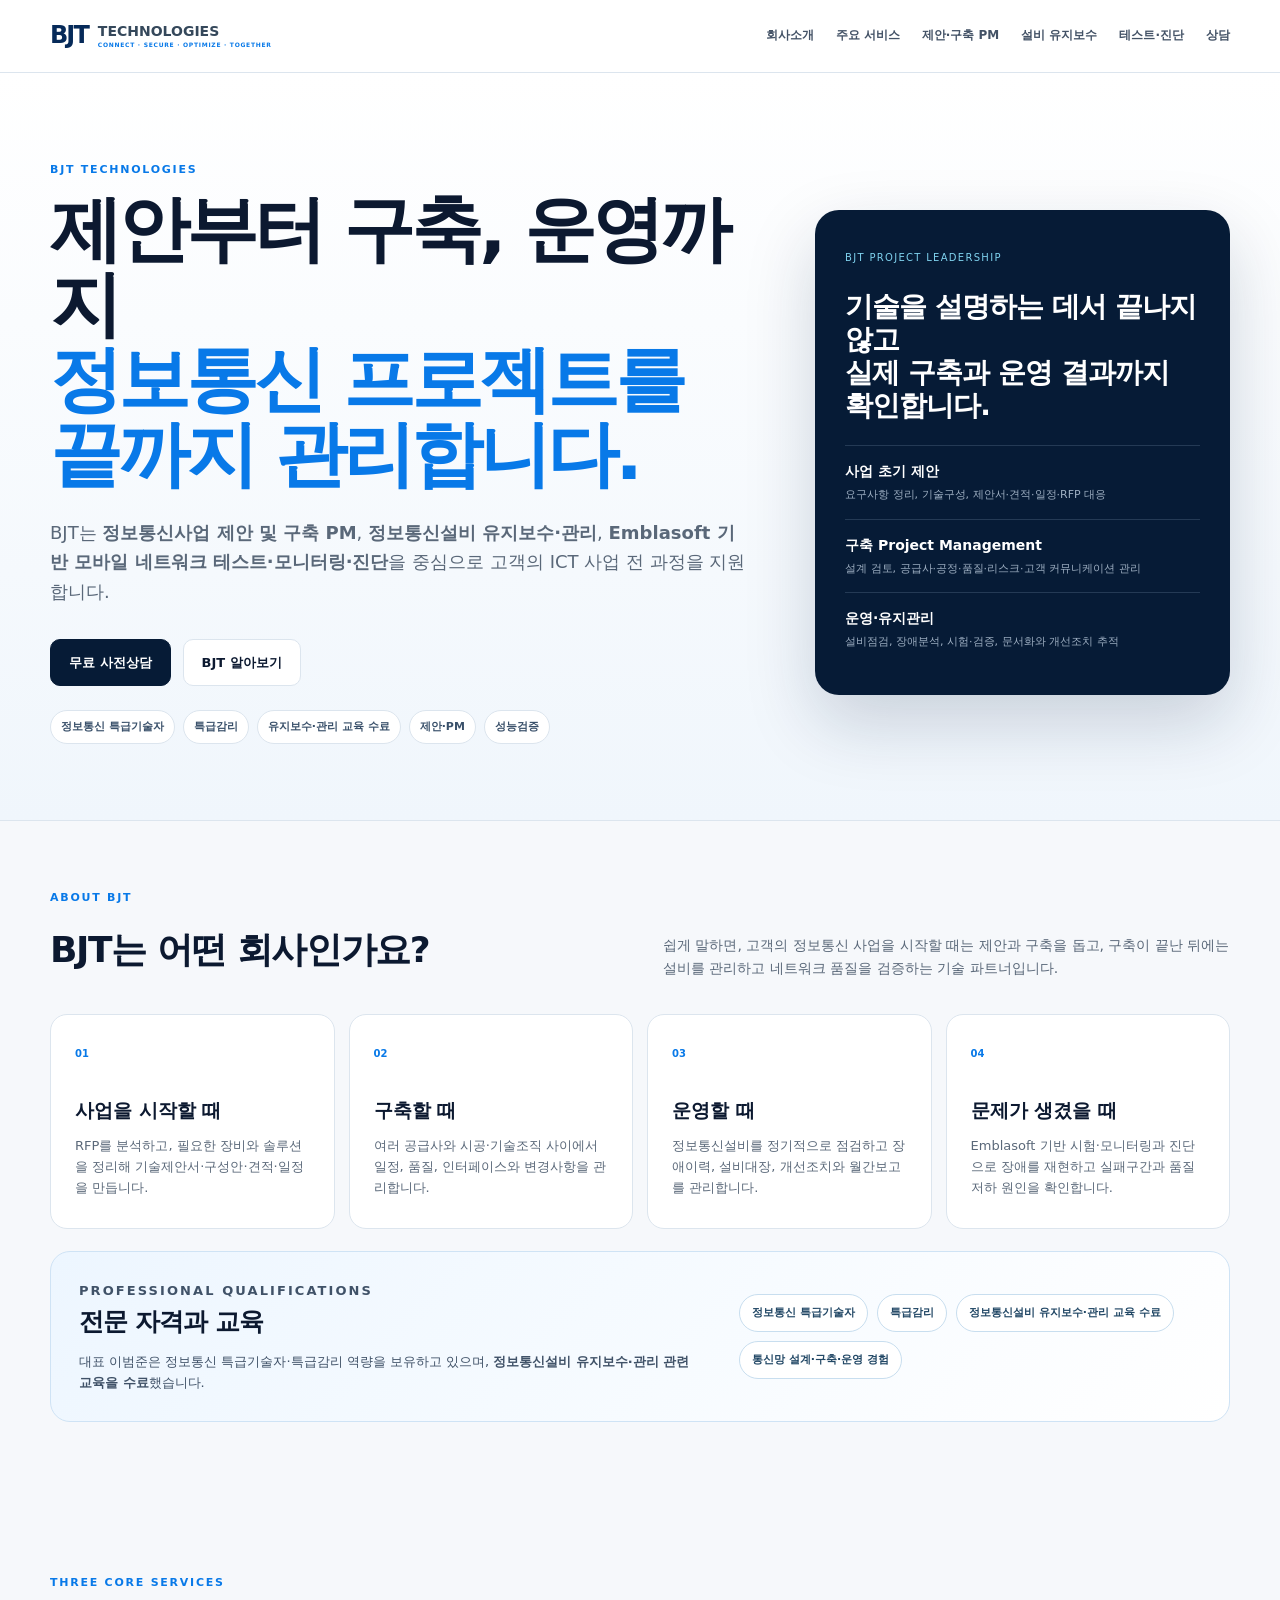
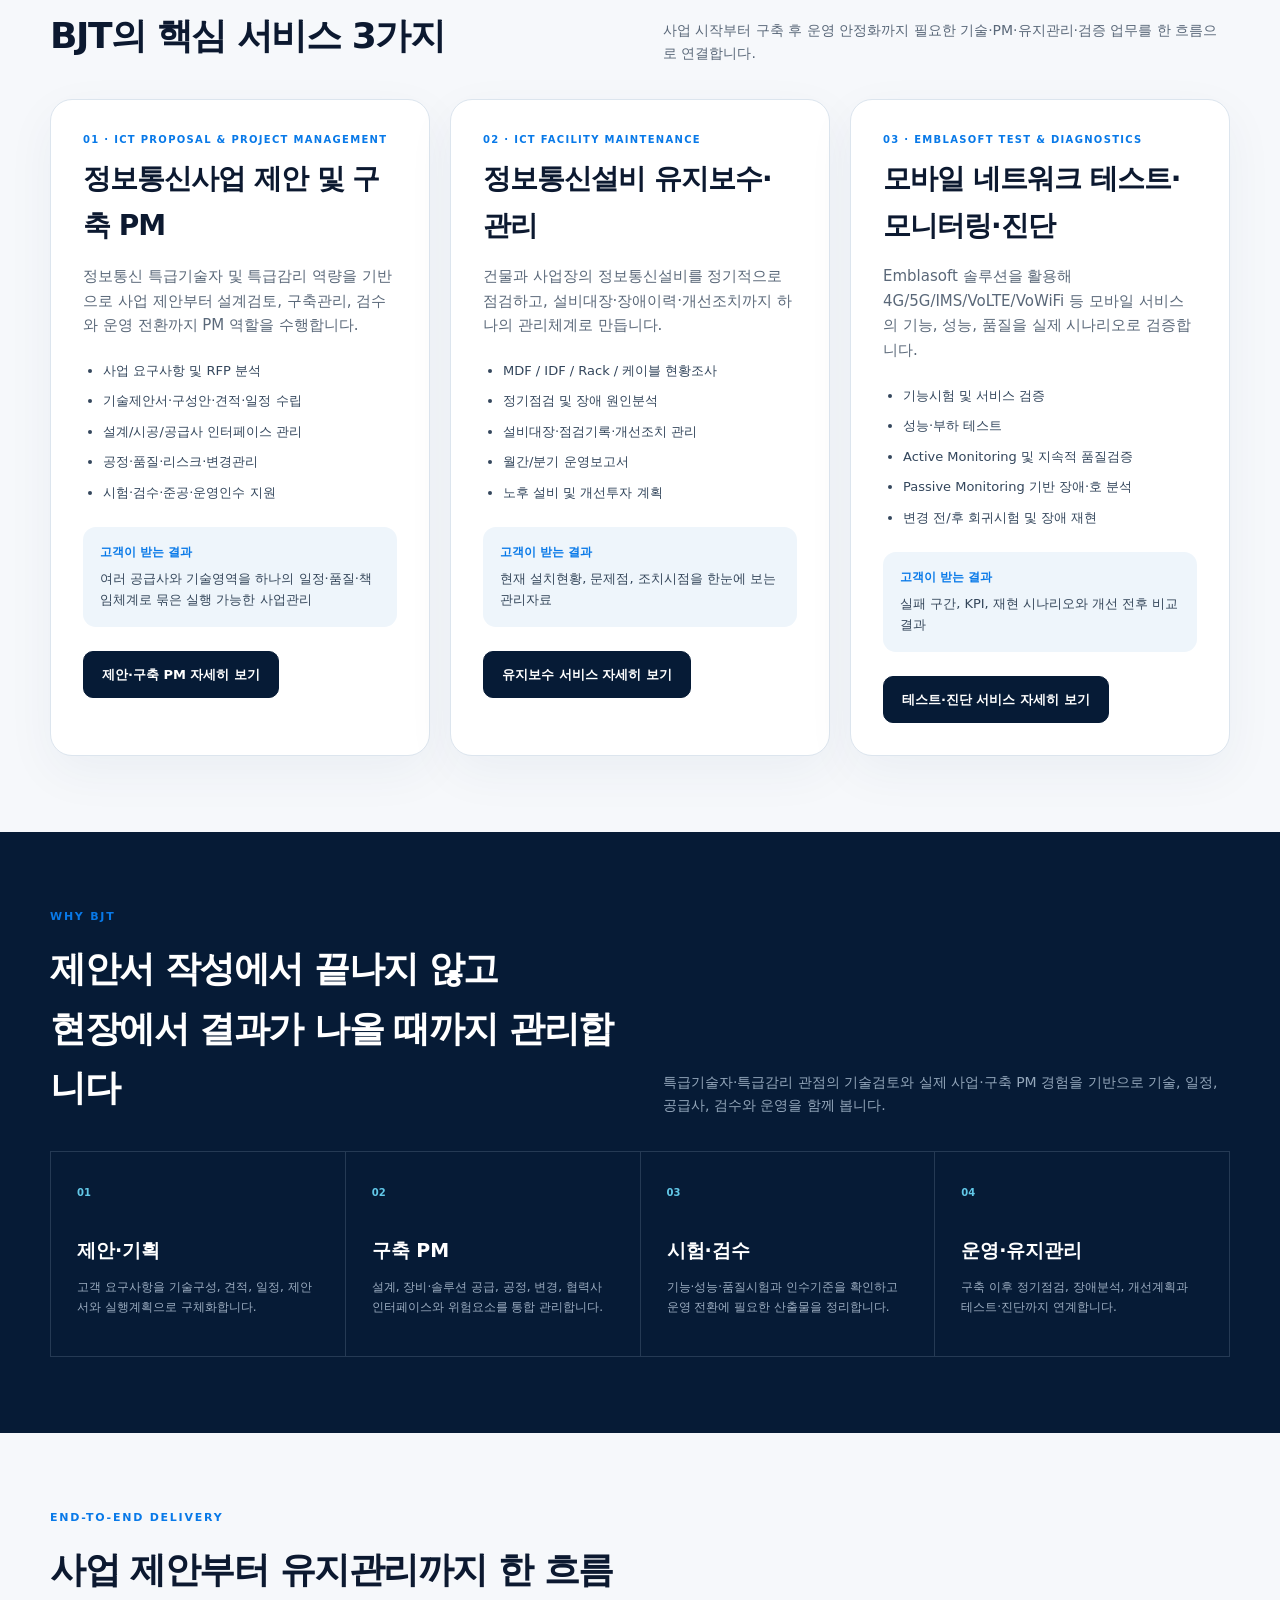
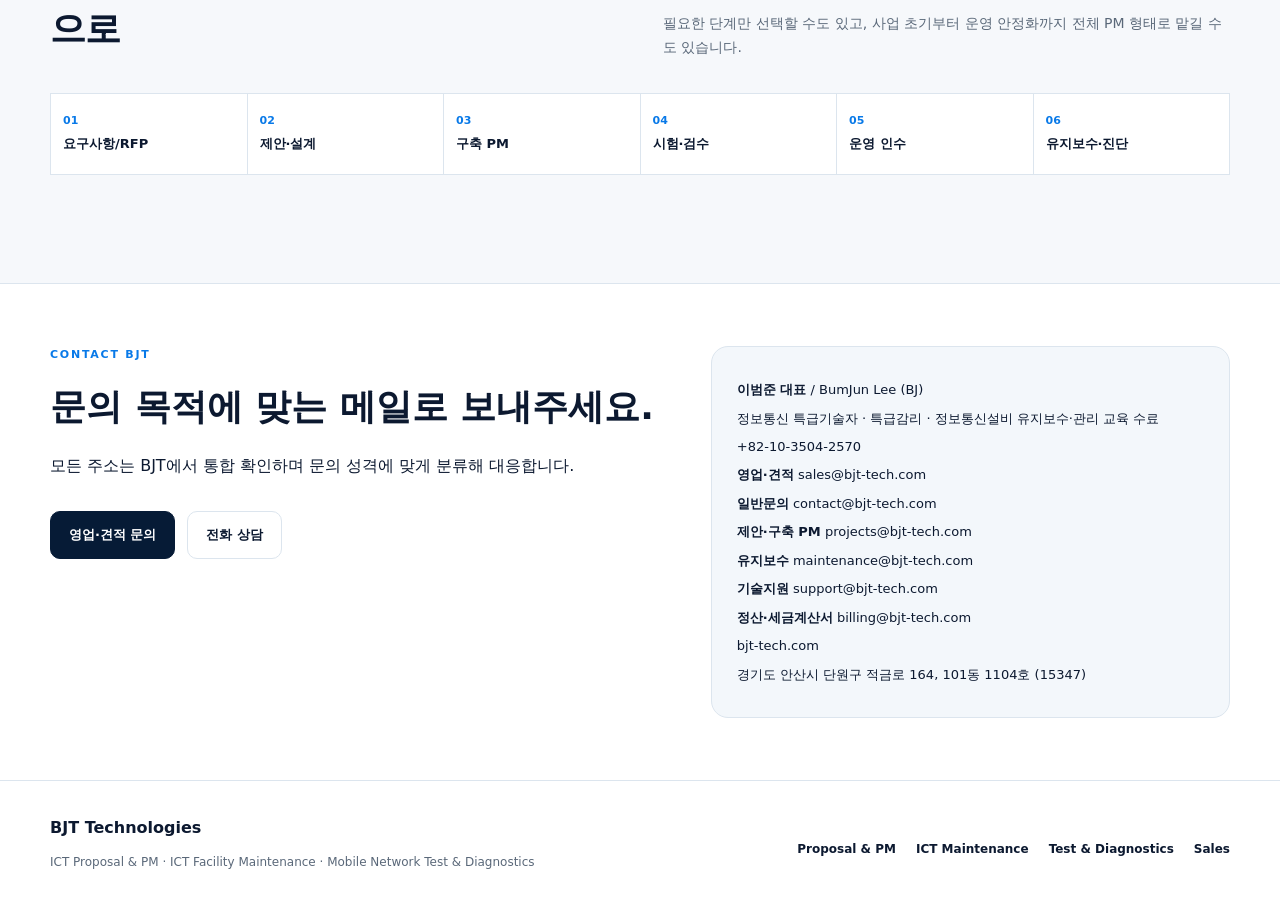
==== commit 63cad741: "Fix Naver SEO title description and canonical domain" ====
--- a/index.html
+++ b/index.html
@@ -3,8 +3,15 @@
 <head>
   <meta charset="utf-8" />
   <meta name="viewport" content="width=device-width, initial-scale=1" />
-  <meta name="description" content="BJT Technologies - 정보통신사업 제안·구축 PM, 정보통신설비 유지보수·관리, Emblasoft 기반 모바일 네트워크 테스트·모니터링·진단 서비스." />
-  <title>BJT Technologies | 정보통신 제안·구축 PM · 유지보수 · 테스트/진단</title>
+  <meta name="description" content="정보통신설비 유지관리, 제안·구축 PM, 5G 네트워크 테스트·진단 전문 BJT Technologies." />
+  <meta name="naver-site-verification" content="6549ad552f6d3baecc42605ea37d795d0782adc8" />
+  <meta name="robots" content="index,follow" />
+  <link rel="canonical" href="https://bjt-tech.com/" />
+  <meta property="og:type" content="website" />
+  <meta property="og:title" content="BJT | 정보통신 유지관리·PM·네트워크 진단" />
+  <meta property="og:description" content="정보통신설비 유지관리, 제안·구축 PM, 5G 네트워크 테스트·진단 전문 서비스." />
+  <meta property="og:url" content="https://bjt-tech.com/" />
+  <title>BJT | 정보통신 유지관리·PM·네트워크 진단</title>
   <link rel="stylesheet" href="./styles.css" />
 </head>
 <body>
@@ -37,33 +44,13 @@
 </section>
 <section class="shell section about-section" id="about">
   <div class="section-title"><div><p class="eyebrow">ABOUT BJT</p><h2>BJT는 어떤 회사인가요?</h2></div><p>쉽게 말하면, 고객의 정보통신 사업을 시작할 때는 제안과 구축을 돕고, 구축이 끝난 뒤에는 설비를 관리하고 네트워크 품질을 검증하는 기술 파트너입니다.</p></div>
-  <div class="about-grid">
-    <article><span>01</span><h3>사업을 시작할 때</h3><p>RFP를 분석하고, 어떤 장비와 솔루션이 필요한지 정리해 기술제안서·구성안·견적·일정을 만듭니다.</p></article>
-    <article><span>02</span><h3>구축할 때</h3><p>여러 공급사와 시공·기술조직 사이에서 일정, 품질, 인터페이스와 변경사항을 관리합니다.</p></article>
-    <article><span>03</span><h3>운영할 때</h3><p>정보통신설비를 정기적으로 점검하고 장애이력, 설비대장, 개선조치와 월간보고를 관리합니다.</p></article>
-    <article><span>04</span><h3>문제가 생겼을 때</h3><p>Emblasoft 기반 시험·모니터링과 진단을 활용해 장애를 재현하고 실패구간과 품질저하 원인을 확인합니다.</p></article>
-  </div>
-  <div class="credential-panel">
-    <div><p class="eyebrow">PROFESSIONAL QUALIFICATIONS</p><h3>전문 자격과 교육</h3><p>대표 이범준은 정보통신 특급기술자·특급감리 역량을 보유하고 있으며, <strong>정보통신설비 유지보수·관리 관련 교육을 수료</strong>하여 설비 유지관리 제도와 현장 관리 요구사항을 함께 고려합니다.</p></div>
-    <div class="credential-list"><span>정보통신 특급기술자</span><span>특급감리</span><span>정보통신설비 유지보수·관리 교육 수료</span><span>통신망 설계·구축·운영 경험</span></div>
-  </div>
+  <div class="about-grid"><article><span>01</span><h3>사업을 시작할 때</h3><p>RFP를 분석하고, 필요한 장비와 솔루션을 정리해 기술제안서·구성안·견적·일정을 만듭니다.</p></article><article><span>02</span><h3>구축할 때</h3><p>여러 공급사와 시공·기술조직 사이에서 일정, 품질, 인터페이스와 변경사항을 관리합니다.</p></article><article><span>03</span><h3>운영할 때</h3><p>정보통신설비를 정기적으로 점검하고 장애이력, 설비대장, 개선조치와 월간보고를 관리합니다.</p></article><article><span>04</span><h3>문제가 생겼을 때</h3><p>Emblasoft 기반 시험·모니터링과 진단으로 장애를 재현하고 실패구간과 품질저하 원인을 확인합니다.</p></article></div>
+  <div class="credential-panel"><div><p class="eyebrow">PROFESSIONAL QUALIFICATIONS</p><h3>전문 자격과 교육</h3><p>대표 이범준은 정보통신 특급기술자·특급감리 역량을 보유하고 있으며, <strong>정보통신설비 유지보수·관리 관련 교육을 수료</strong>했습니다.</p></div><div class="credential-list"><span>정보통신 특급기술자</span><span>특급감리</span><span>정보통신설비 유지보수·관리 교육 수료</span><span>통신망 설계·구축·운영 경험</span></div></div>
 </section>
-<section class="shell section" id="core">
-  <div class="section-title"><div><p class="eyebrow">THREE CORE SERVICES</p><h2>BJT의 핵심 서비스 3가지</h2></div><p>고객이 사업을 시작할 때부터 구축 후 운영 안정화까지 필요한 기술·PM·유지관리·검증 업무를 한 흐름으로 연결합니다.</p></div>
-  <div class="core-service-grid three-core">
-    <article class="core-card pm-card"><p class="service-kicker">01 · ICT PROPOSAL & PROJECT MANAGEMENT</p><h3>정보통신사업 제안 및 구축 PM</h3><p class="service-lead">정보통신 특급기술자 및 특급감리 역량을 기반으로 사업 제안부터 설계검토, 구축관리, 검수와 운영 전환까지 PM 역할을 수행합니다.</p><ul><li>사업 요구사항 및 RFP 분석</li><li>기술제안서·구성안·견적·일정 수립</li><li>설계/시공/공급사 인터페이스 관리</li><li>공정·품질·리스크·변경관리</li><li>시험·검수·준공·운영인수 지원</li></ul><div class="result-box"><b>고객이 받는 결과</b><span>여러 공급사와 기술영역을 하나의 일정·품질·책임체계로 묶은 실행 가능한 사업관리</span></div><a class="button primary" href="./pm.html">제안·구축 PM 자세히 보기</a></article>
-    <article class="core-card maintenance-card"><p class="service-kicker">02 · ICT FACILITY MAINTENANCE</p><h3>정보통신설비 유지보수·관리</h3><p class="service-lead">건물과 사업장의 정보통신설비를 정기적으로 점검하고, 설비대장·장애이력·개선조치까지 하나의 관리체계로 만듭니다.</p><ul><li>MDF / IDF / Rack / 케이블 현황조사</li><li>정기점검 및 장애 원인분석</li><li>설비대장·점검기록·개선조치 관리</li><li>월간/분기 운영보고서</li><li>노후 설비 및 개선투자 계획</li></ul><div class="result-box"><b>고객이 받는 결과</b><span>“현재 무엇이 설치되어 있고, 무엇이 문제이며, 언제 무엇을 조치해야 하는지”가 한눈에 보이는 관리자료</span></div><a class="button primary" href="./maintenance.html">유지보수 서비스 자세히 보기</a></article>
-    <article class="core-card testing-card"><p class="service-kicker">03 · EMBLASOFT TEST & DIAGNOSTICS</p><h3>모바일 네트워크 테스트·모니터링·진단</h3><p class="service-lead">Emblasoft 솔루션을 활용해 4G/5G/IMS/VoLTE/VoWiFi 등 모바일 서비스의 기능, 성능, 품질을 실제 시나리오로 검증합니다.</p><ul><li>기능시험 및 서비스 검증</li><li>성능·부하 테스트</li><li>Active Monitoring 및 지속적 품질검증</li><li>Passive Monitoring 기반 장애·호 분석</li><li>변경 전/후 회귀시험 및 장애 재현</li></ul><div class="result-box"><b>고객이 받는 결과</b><span>“정상/비정상” 판단을 넘어 실패 구간, KPI, 재현 시나리오와 개선 전후 비교 결과까지 제공</span></div><a class="button primary" href="./testing.html">테스트·진단 서비스 자세히 보기</a></article>
-  </div>
-</section>
+<section class="shell section" id="core"><div class="section-title"><div><p class="eyebrow">THREE CORE SERVICES</p><h2>BJT의 핵심 서비스 3가지</h2></div><p>사업 시작부터 구축 후 운영 안정화까지 필요한 기술·PM·유지관리·검증 업무를 한 흐름으로 연결합니다.</p></div><div class="core-service-grid three-core"><article class="core-card pm-card"><p class="service-kicker">01 · ICT PROPOSAL & PROJECT MANAGEMENT</p><h3>정보통신사업 제안 및 구축 PM</h3><p class="service-lead">정보통신 특급기술자 및 특급감리 역량을 기반으로 사업 제안부터 설계검토, 구축관리, 검수와 운영 전환까지 PM 역할을 수행합니다.</p><ul><li>사업 요구사항 및 RFP 분석</li><li>기술제안서·구성안·견적·일정 수립</li><li>설계/시공/공급사 인터페이스 관리</li><li>공정·품질·리스크·변경관리</li><li>시험·검수·준공·운영인수 지원</li></ul><div class="result-box"><b>고객이 받는 결과</b><span>여러 공급사와 기술영역을 하나의 일정·품질·책임체계로 묶은 실행 가능한 사업관리</span></div><a class="button primary" href="./pm.html">제안·구축 PM 자세히 보기</a></article><article class="core-card maintenance-card"><p class="service-kicker">02 · ICT FACILITY MAINTENANCE</p><h3>정보통신설비 유지보수·관리</h3><p class="service-lead">건물과 사업장의 정보통신설비를 정기적으로 점검하고, 설비대장·장애이력·개선조치까지 하나의 관리체계로 만듭니다.</p><ul><li>MDF / IDF / Rack / 케이블 현황조사</li><li>정기점검 및 장애 원인분석</li><li>설비대장·점검기록·개선조치 관리</li><li>월간/분기 운영보고서</li><li>노후 설비 및 개선투자 계획</li></ul><div class="result-box"><b>고객이 받는 결과</b><span>현재 설치현황, 문제점, 조치시점을 한눈에 보는 관리자료</span></div><a class="button primary" href="./maintenance.html">유지보수 서비스 자세히 보기</a></article><article class="core-card testing-card"><p class="service-kicker">03 · EMBLASOFT TEST & DIAGNOSTICS</p><h3>모바일 네트워크 테스트·모니터링·진단</h3><p class="service-lead">Emblasoft 솔루션을 활용해 4G/5G/IMS/VoLTE/VoWiFi 등 모바일 서비스의 기능, 성능, 품질을 실제 시나리오로 검증합니다.</p><ul><li>기능시험 및 서비스 검증</li><li>성능·부하 테스트</li><li>Active Monitoring 및 지속적 품질검증</li><li>Passive Monitoring 기반 장애·호 분석</li><li>변경 전/후 회귀시험 및 장애 재현</li></ul><div class="result-box"><b>고객이 받는 결과</b><span>실패 구간, KPI, 재현 시나리오와 개선 전후 비교 결과</span></div><a class="button primary" href="./testing.html">테스트·진단 서비스 자세히 보기</a></article></div></section>
 <section class="dark-band" id="why"><div class="shell section"><div class="section-title light"><div><p class="eyebrow">WHY BJT</p><h2>제안서 작성에서 끝나지 않고<br/>현장에서 결과가 나올 때까지 관리합니다</h2></div><p>특급기술자·특급감리 관점의 기술검토와 실제 사업·구축 PM 경험을 기반으로 기술, 일정, 공급사, 검수와 운영을 함께 봅니다.</p></div><div class="value-grid"><article><b>01</b><h3>제안·기획</h3><p>고객 요구사항을 기술구성, 견적, 일정, 제안서와 실행계획으로 구체화합니다.</p></article><article><b>02</b><h3>구축 PM</h3><p>설계, 장비·솔루션 공급, 공정, 변경, 협력사 인터페이스와 위험요소를 통합 관리합니다.</p></article><article><b>03</b><h3>시험·검수</h3><p>기능·성능·품질시험과 인수기준을 확인하고 운영 전환에 필요한 산출물을 정리합니다.</p></article><article><b>04</b><h3>운영·유지관리</h3><p>구축 이후 정기점검, 장애분석, 개선계획과 테스트·진단까지 연계합니다.</p></article></div></div></section>
 <section class="shell section simple-flow"><div class="section-title"><div><p class="eyebrow">END-TO-END DELIVERY</p><h2>사업 제안부터 유지관리까지 한 흐름으로</h2></div><p>필요한 단계만 선택할 수도 있고, 사업 초기부터 운영 안정화까지 전체 PM 형태로 맡길 수도 있습니다.</p></div><div class="steps"><div><b>01</b><span>요구사항/RFP</span></div><div><b>02</b><span>제안·설계</span></div><div><b>03</b><span>구축 PM</span></div><div><b>04</b><span>시험·검수</span></div><div><b>05</b><span>운영 인수</span></div><div><b>06</b><span>유지보수·진단</span></div></div></section>
-<section class="contact-band" id="contact">
-  <div class="shell contact-grid">
-    <div><p class="eyebrow">CONTACT BJT</p><h2>문의 목적에 맞는 메일로 보내주세요.</h2><p>모든 주소는 BJT에서 통합 확인하며, 문의 성격에 맞게 담당 업무로 분류해 빠르게 대응합니다.</p><div class="contact-actions"><a class="button primary" href="mailto:sales@bjt-tech.com?subject=BJT%20영업%20상담">영업·견적 문의</a><a class="button ghost" href="tel:+821035042570">전화 상담</a></div></div>
-    <div class="contact-card"><p><b>이범준 대표</b> / BumJun Lee (BJ)</p><p>정보통신 특급기술자 · 특급감리 · 정보통신설비 유지보수·관리 교육 수료</p><p>+82-10-3504-2570</p><p><b>영업·견적</b> <a href="mailto:sales@bjt-tech.com">sales@bjt-tech.com</a></p><p><b>일반문의</b> <a href="mailto:contact@bjt-tech.com">contact@bjt-tech.com</a></p><p><b>제안·구축 PM</b> <a href="mailto:projects@bjt-tech.com">projects@bjt-tech.com</a></p><p><b>유지보수</b> <a href="mailto:maintenance@bjt-tech.com">maintenance@bjt-tech.com</a></p><p><b>기술지원</b> <a href="mailto:support@bjt-tech.com">support@bjt-tech.com</a></p><p><b>정산·세금계산서</b> <a href="mailto:billing@bjt-tech.com">billing@bjt-tech.com</a></p><p><a href="https://www.bjt-tech.com">www.bjt-tech.com</a></p><p>경기도 안산시 단원구 적금로 164, 101동 1104호 (15347)</p></div>
-  </div>
-</section>
+<section class="contact-band" id="contact"><div class="shell contact-grid"><div><p class="eyebrow">CONTACT BJT</p><h2>문의 목적에 맞는 메일로 보내주세요.</h2><p>모든 주소는 BJT에서 통합 확인하며 문의 성격에 맞게 분류해 대응합니다.</p><div class="contact-actions"><a class="button primary" href="mailto:sales@bjt-tech.com?subject=BJT%20영업%20상담">영업·견적 문의</a><a class="button ghost" href="tel:+821035042570">전화 상담</a></div></div><div class="contact-card"><p><b>이범준 대표</b> / BumJun Lee (BJ)</p><p>정보통신 특급기술자 · 특급감리 · 정보통신설비 유지보수·관리 교육 수료</p><p>+82-10-3504-2570</p><p><b>영업·견적</b> <a href="mailto:sales@bjt-tech.com">sales@bjt-tech.com</a></p><p><b>일반문의</b> <a href="mailto:contact@bjt-tech.com">contact@bjt-tech.com</a></p><p><b>제안·구축 PM</b> <a href="mailto:projects@bjt-tech.com">projects@bjt-tech.com</a></p><p><b>유지보수</b> <a href="mailto:maintenance@bjt-tech.com">maintenance@bjt-tech.com</a></p><p><b>기술지원</b> <a href="mailto:support@bjt-tech.com">support@bjt-tech.com</a></p><p><b>정산·세금계산서</b> <a href="mailto:billing@bjt-tech.com">billing@bjt-tech.com</a></p><p><a href="https://bjt-tech.com">bjt-tech.com</a></p><p>경기도 안산시 단원구 적금로 164, 101동 1104호 (15347)</p></div></div></section>
 </main>
 <footer><div class="shell footer-grid"><div><strong>BJT Technologies</strong><p>ICT Proposal & PM · ICT Facility Maintenance · Mobile Network Test & Diagnostics</p></div><div class="footer-links"><a href="./pm.html">Proposal & PM</a><a href="./maintenance.html">ICT Maintenance</a><a href="./testing.html">Test & Diagnostics</a><a href="mailto:sales@bjt-tech.com">Sales</a></div></div></footer>
 </body></html>
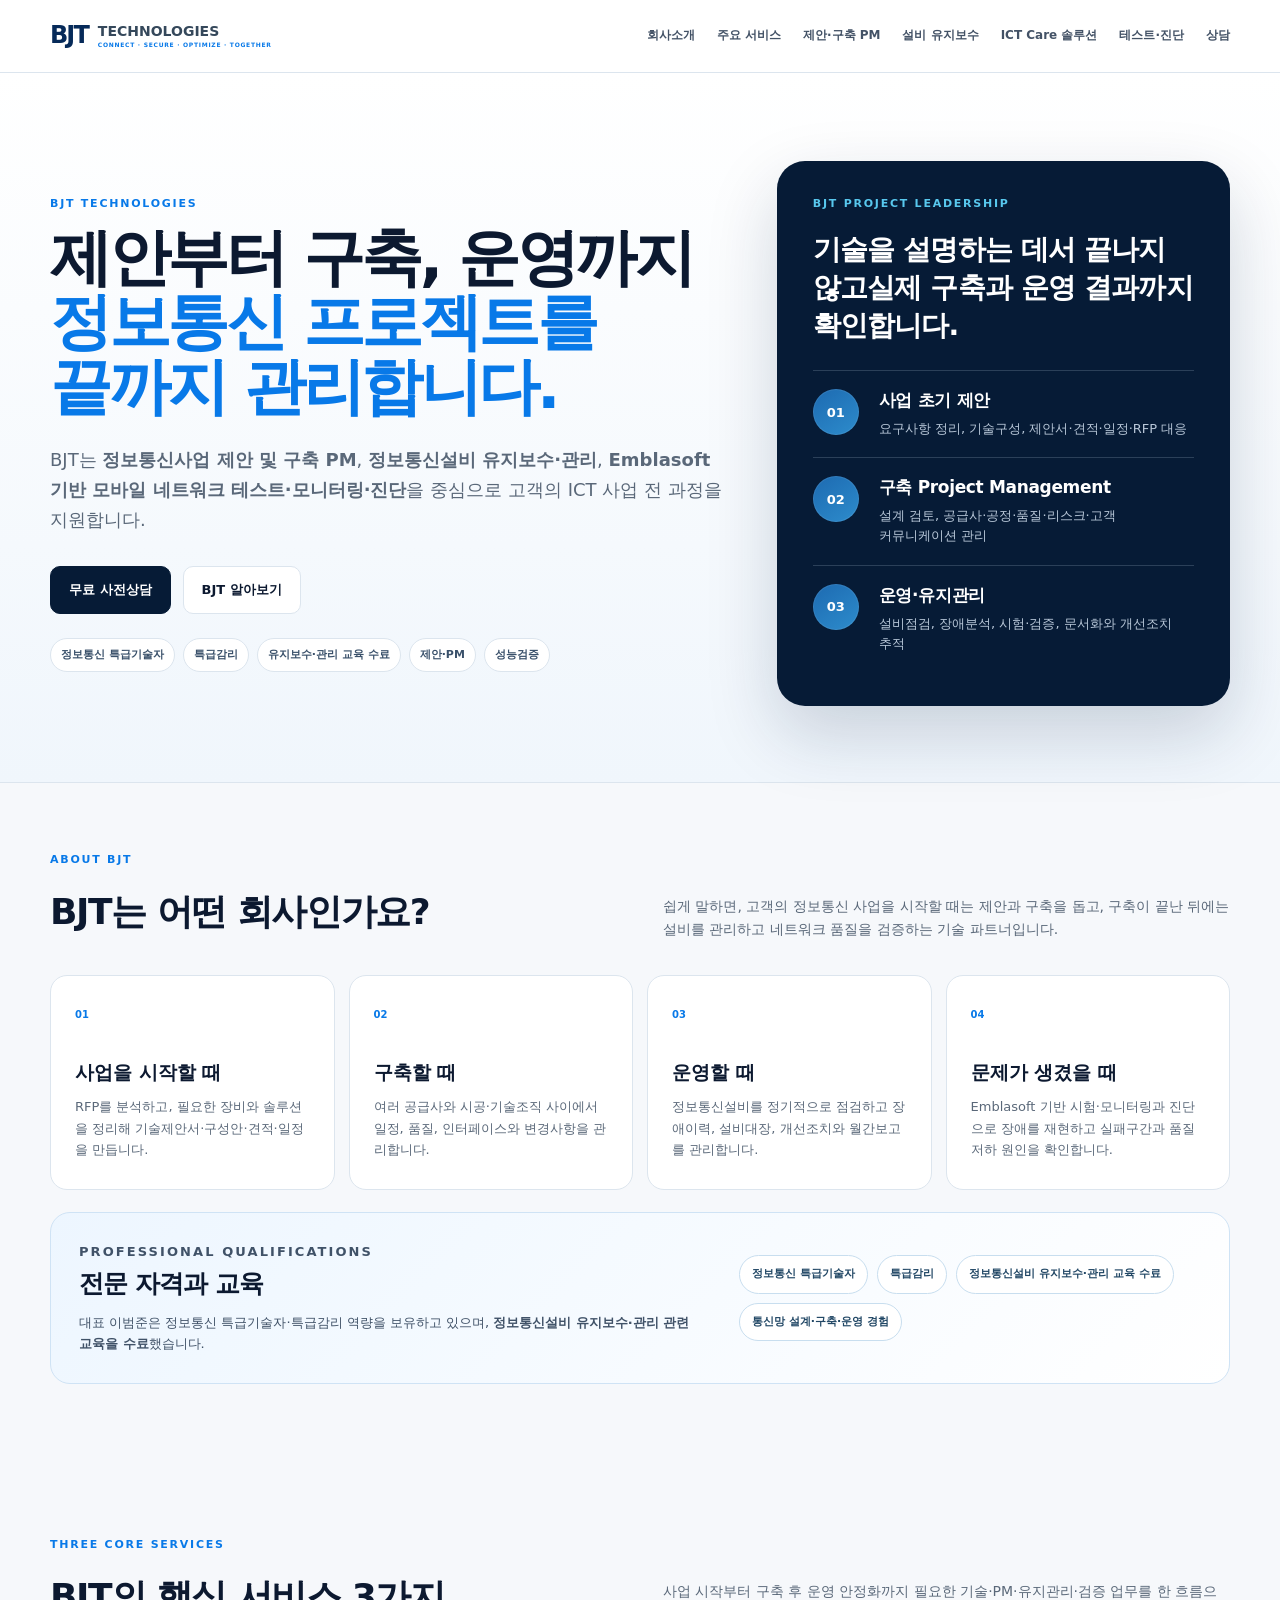
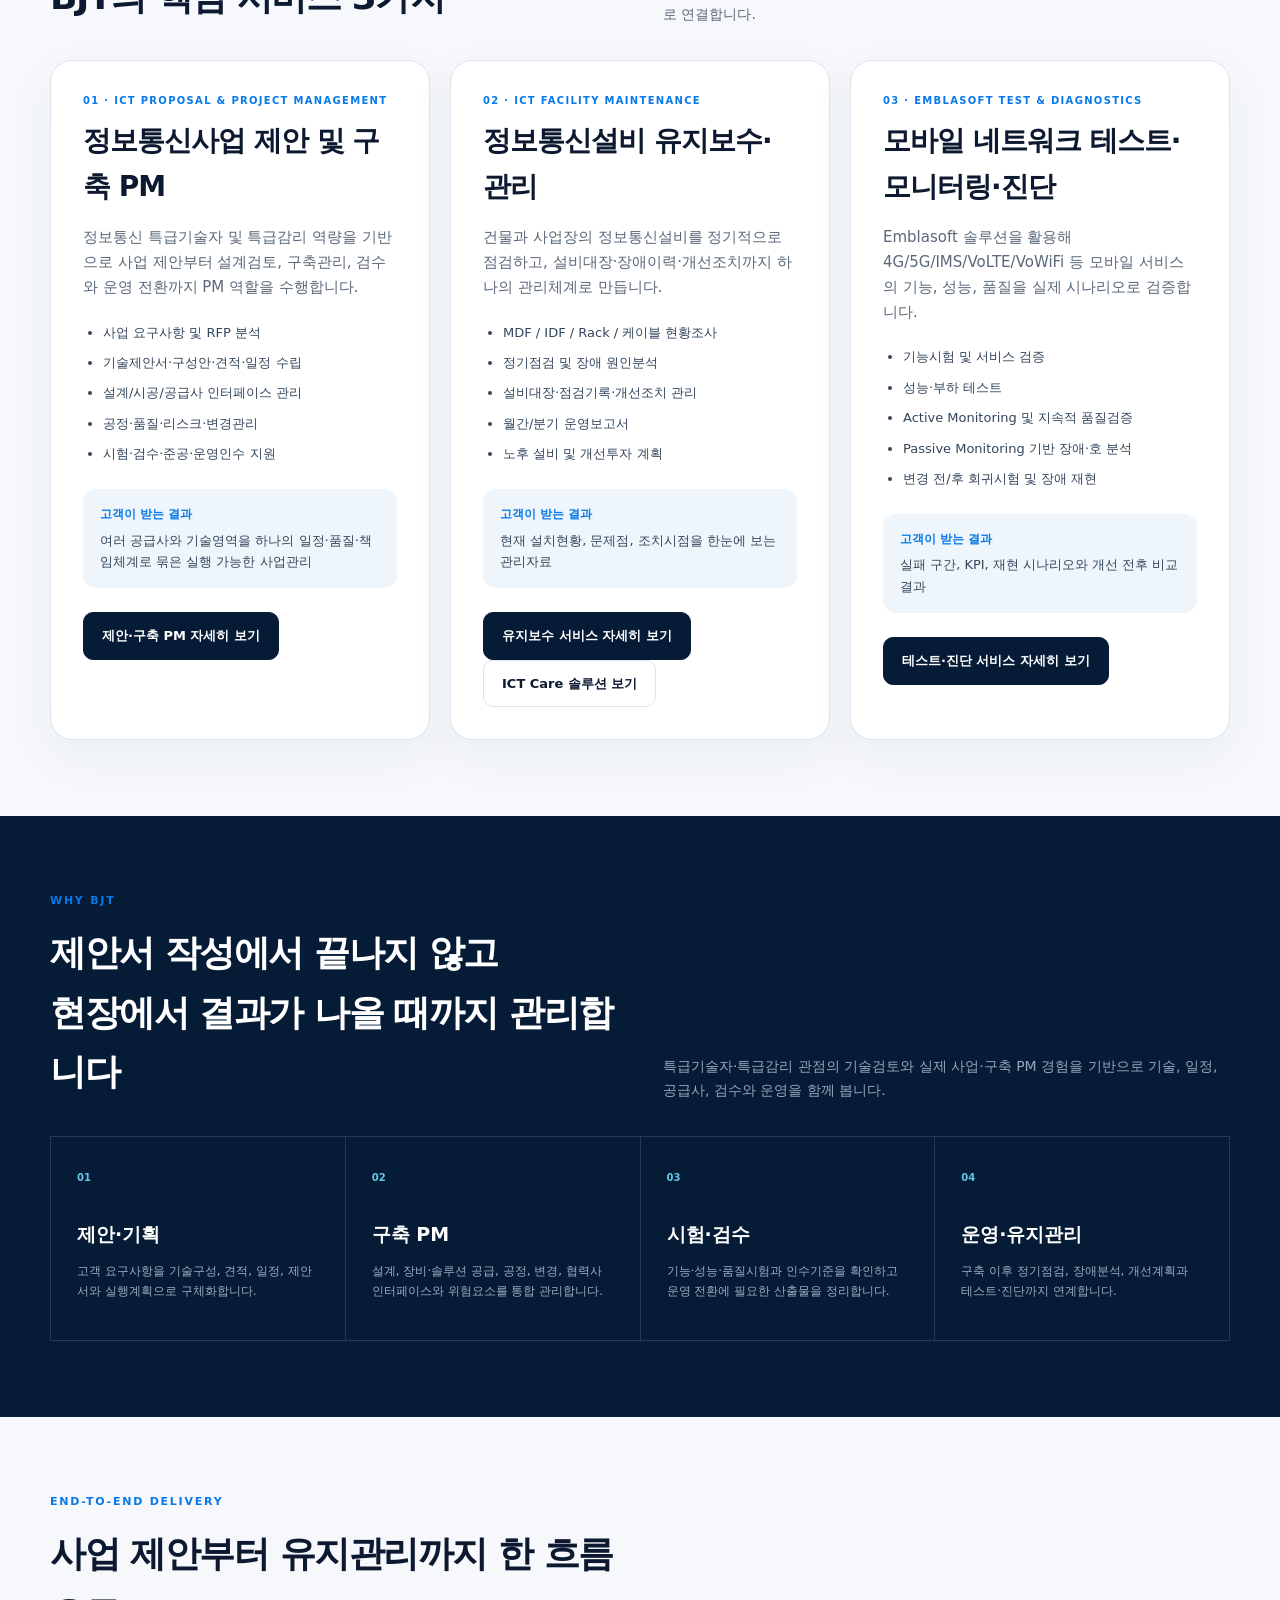
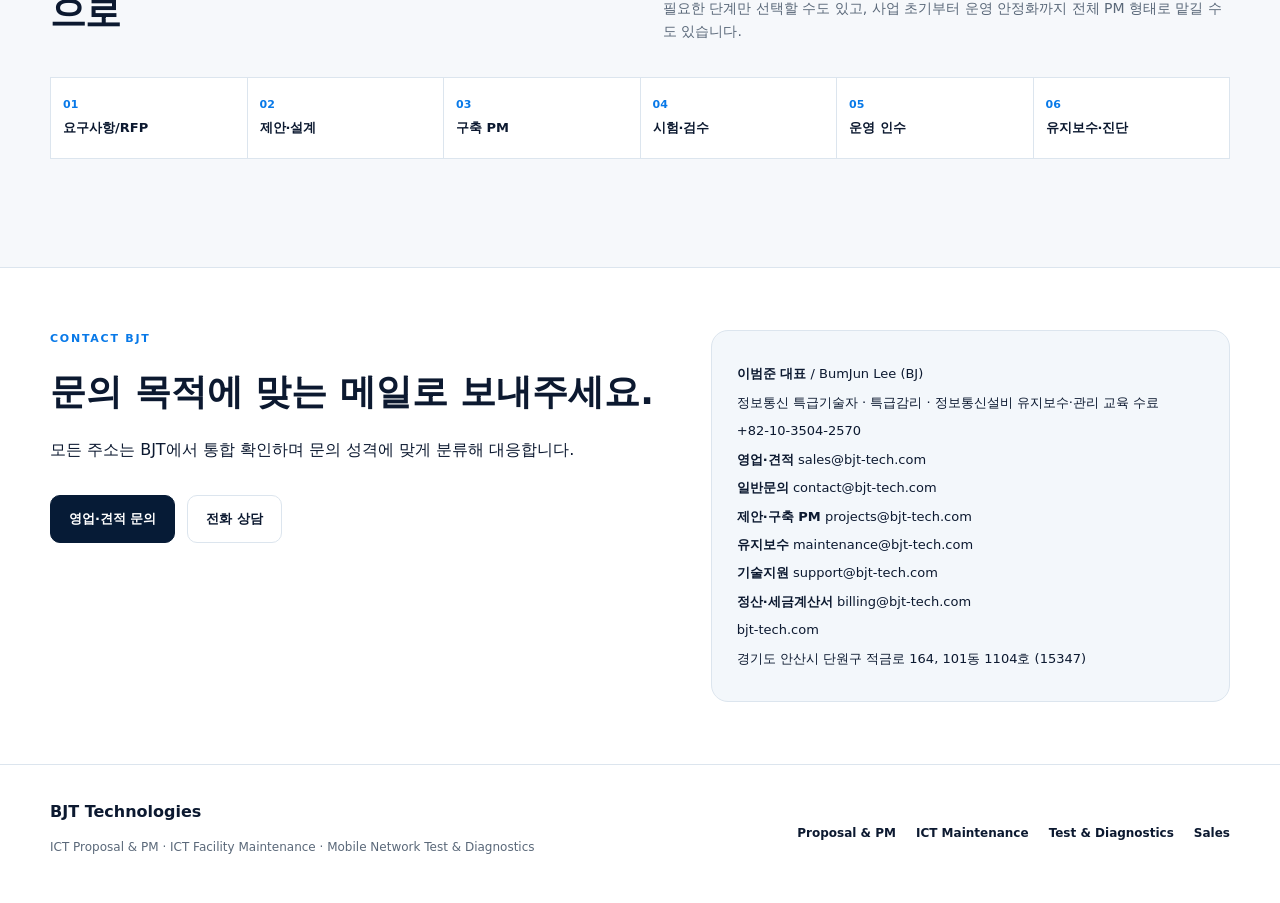
==== commit 84997c36: "Link ICT Care from BJT homepage" ====
--- a/index.html
+++ b/index.html
@@ -4,7 +4,7 @@
   <meta charset="utf-8" />
   <meta name="viewport" content="width=device-width, initial-scale=1" />
   <meta name="description" content="정보통신설비 유지관리, 제안·구축 PM, 5G 네트워크 테스트·진단 전문 BJT Technologies." />
-  <meta name="naver-site-verification" content="6549ad552f6d3baecc42605ea37d795d0782adc8" />
+  <meta name="naver-site-verification" content="1d6cbe2429052278e91ae7976ed102a5efd8f62e" />
   <meta name="robots" content="index,follow" />
   <link rel="canonical" href="https://bjt-tech.com/" />
   <meta property="og:type" content="website" />
@@ -19,7 +19,7 @@
   <div class="shell nav-wrap">
     <a class="brand" href="./index.html"><span class="logo-mark">BJT</span><span class="logo-text">TECHNOLOGIES<small>CONNECT · SECURE · OPTIMIZE · TOGETHER</small></span></a>
     <nav class="nav">
-      <a href="#about">회사소개</a><a href="#core">주요 서비스</a><a href="./pm.html">제안·구축 PM</a><a href="./maintenance.html">설비 유지보수</a><a href="./testing.html">테스트·진단</a><a href="#contact">상담</a>
+      <a href="#about">회사소개</a><a href="#core">주요 서비스</a><a href="./pm.html">제안·구축 PM</a><a href="./maintenance.html">설비 유지보수</a><a href="./ictcare.html">ICT Care 솔루션</a><a href="./testing.html">테스트·진단</a><a href="#contact">상담</a>
     </nav>
   </div>
 </header>
@@ -47,7 +47,7 @@
   <div class="about-grid"><article><span>01</span><h3>사업을 시작할 때</h3><p>RFP를 분석하고, 필요한 장비와 솔루션을 정리해 기술제안서·구성안·견적·일정을 만듭니다.</p></article><article><span>02</span><h3>구축할 때</h3><p>여러 공급사와 시공·기술조직 사이에서 일정, 품질, 인터페이스와 변경사항을 관리합니다.</p></article><article><span>03</span><h3>운영할 때</h3><p>정보통신설비를 정기적으로 점검하고 장애이력, 설비대장, 개선조치와 월간보고를 관리합니다.</p></article><article><span>04</span><h3>문제가 생겼을 때</h3><p>Emblasoft 기반 시험·모니터링과 진단으로 장애를 재현하고 실패구간과 품질저하 원인을 확인합니다.</p></article></div>
   <div class="credential-panel"><div><p class="eyebrow">PROFESSIONAL QUALIFICATIONS</p><h3>전문 자격과 교육</h3><p>대표 이범준은 정보통신 특급기술자·특급감리 역량을 보유하고 있으며, <strong>정보통신설비 유지보수·관리 관련 교육을 수료</strong>했습니다.</p></div><div class="credential-list"><span>정보통신 특급기술자</span><span>특급감리</span><span>정보통신설비 유지보수·관리 교육 수료</span><span>통신망 설계·구축·운영 경험</span></div></div>
 </section>
-<section class="shell section" id="core"><div class="section-title"><div><p class="eyebrow">THREE CORE SERVICES</p><h2>BJT의 핵심 서비스 3가지</h2></div><p>사업 시작부터 구축 후 운영 안정화까지 필요한 기술·PM·유지관리·검증 업무를 한 흐름으로 연결합니다.</p></div><div class="core-service-grid three-core"><article class="core-card pm-card"><p class="service-kicker">01 · ICT PROPOSAL & PROJECT MANAGEMENT</p><h3>정보통신사업 제안 및 구축 PM</h3><p class="service-lead">정보통신 특급기술자 및 특급감리 역량을 기반으로 사업 제안부터 설계검토, 구축관리, 검수와 운영 전환까지 PM 역할을 수행합니다.</p><ul><li>사업 요구사항 및 RFP 분석</li><li>기술제안서·구성안·견적·일정 수립</li><li>설계/시공/공급사 인터페이스 관리</li><li>공정·품질·리스크·변경관리</li><li>시험·검수·준공·운영인수 지원</li></ul><div class="result-box"><b>고객이 받는 결과</b><span>여러 공급사와 기술영역을 하나의 일정·품질·책임체계로 묶은 실행 가능한 사업관리</span></div><a class="button primary" href="./pm.html">제안·구축 PM 자세히 보기</a></article><article class="core-card maintenance-card"><p class="service-kicker">02 · ICT FACILITY MAINTENANCE</p><h3>정보통신설비 유지보수·관리</h3><p class="service-lead">건물과 사업장의 정보통신설비를 정기적으로 점검하고, 설비대장·장애이력·개선조치까지 하나의 관리체계로 만듭니다.</p><ul><li>MDF / IDF / Rack / 케이블 현황조사</li><li>정기점검 및 장애 원인분석</li><li>설비대장·점검기록·개선조치 관리</li><li>월간/분기 운영보고서</li><li>노후 설비 및 개선투자 계획</li></ul><div class="result-box"><b>고객이 받는 결과</b><span>현재 설치현황, 문제점, 조치시점을 한눈에 보는 관리자료</span></div><a class="button primary" href="./maintenance.html">유지보수 서비스 자세히 보기</a></article><article class="core-card testing-card"><p class="service-kicker">03 · EMBLASOFT TEST & DIAGNOSTICS</p><h3>모바일 네트워크 테스트·모니터링·진단</h3><p class="service-lead">Emblasoft 솔루션을 활용해 4G/5G/IMS/VoLTE/VoWiFi 등 모바일 서비스의 기능, 성능, 품질을 실제 시나리오로 검증합니다.</p><ul><li>기능시험 및 서비스 검증</li><li>성능·부하 테스트</li><li>Active Monitoring 및 지속적 품질검증</li><li>Passive Monitoring 기반 장애·호 분석</li><li>변경 전/후 회귀시험 및 장애 재현</li></ul><div class="result-box"><b>고객이 받는 결과</b><span>실패 구간, KPI, 재현 시나리오와 개선 전후 비교 결과</span></div><a class="button primary" href="./testing.html">테스트·진단 서비스 자세히 보기</a></article></div></section>
+<section class="shell section" id="core"><div class="section-title"><div><p class="eyebrow">THREE CORE SERVICES</p><h2>BJT의 핵심 서비스 3가지</h2></div><p>사업 시작부터 구축 후 운영 안정화까지 필요한 기술·PM·유지관리·검증 업무를 한 흐름으로 연결합니다.</p></div><div class="core-service-grid three-core"><article class="core-card pm-card"><p class="service-kicker">01 · ICT PROPOSAL & PROJECT MANAGEMENT</p><h3>정보통신사업 제안 및 구축 PM</h3><p class="service-lead">정보통신 특급기술자 및 특급감리 역량을 기반으로 사업 제안부터 설계검토, 구축관리, 검수와 운영 전환까지 PM 역할을 수행합니다.</p><ul><li>사업 요구사항 및 RFP 분석</li><li>기술제안서·구성안·견적·일정 수립</li><li>설계/시공/공급사 인터페이스 관리</li><li>공정·품질·리스크·변경관리</li><li>시험·검수·준공·운영인수 지원</li></ul><div class="result-box"><b>고객이 받는 결과</b><span>여러 공급사와 기술영역을 하나의 일정·품질·책임체계로 묶은 실행 가능한 사업관리</span></div><a class="button primary" href="./pm.html">제안·구축 PM 자세히 보기</a></article><article class="core-card maintenance-card"><p class="service-kicker">02 · ICT FACILITY MAINTENANCE</p><h3>정보통신설비 유지보수·관리</h3><p class="service-lead">건물과 사업장의 정보통신설비를 정기적으로 점검하고, 설비대장·장애이력·개선조치까지 하나의 관리체계로 만듭니다.</p><ul><li>MDF / IDF / Rack / 케이블 현황조사</li><li>정기점검 및 장애 원인분석</li><li>설비대장·점검기록·개선조치 관리</li><li>월간/분기 운영보고서</li><li>노후 설비 및 개선투자 계획</li></ul><div class="result-box"><b>고객이 받는 결과</b><span>현재 설치현황, 문제점, 조치시점을 한눈에 보는 관리자료</span></div><a class="button primary" href="./maintenance.html">유지보수 서비스 자세히 보기</a><a class="button ghost" href="./ictcare.html">ICT Care 솔루션 보기</a></article><article class="core-card testing-card"><p class="service-kicker">03 · EMBLASOFT TEST & DIAGNOSTICS</p><h3>모바일 네트워크 테스트·모니터링·진단</h3><p class="service-lead">Emblasoft 솔루션을 활용해 4G/5G/IMS/VoLTE/VoWiFi 등 모바일 서비스의 기능, 성능, 품질을 실제 시나리오로 검증합니다.</p><ul><li>기능시험 및 서비스 검증</li><li>성능·부하 테스트</li><li>Active Monitoring 및 지속적 품질검증</li><li>Passive Monitoring 기반 장애·호 분석</li><li>변경 전/후 회귀시험 및 장애 재현</li></ul><div class="result-box"><b>고객이 받는 결과</b><span>실패 구간, KPI, 재현 시나리오와 개선 전후 비교 결과</span></div><a class="button primary" href="./testing.html">테스트·진단 서비스 자세히 보기</a></article></div></section>
 <section class="dark-band" id="why"><div class="shell section"><div class="section-title light"><div><p class="eyebrow">WHY BJT</p><h2>제안서 작성에서 끝나지 않고<br/>현장에서 결과가 나올 때까지 관리합니다</h2></div><p>특급기술자·특급감리 관점의 기술검토와 실제 사업·구축 PM 경험을 기반으로 기술, 일정, 공급사, 검수와 운영을 함께 봅니다.</p></div><div class="value-grid"><article><b>01</b><h3>제안·기획</h3><p>고객 요구사항을 기술구성, 견적, 일정, 제안서와 실행계획으로 구체화합니다.</p></article><article><b>02</b><h3>구축 PM</h3><p>설계, 장비·솔루션 공급, 공정, 변경, 협력사 인터페이스와 위험요소를 통합 관리합니다.</p></article><article><b>03</b><h3>시험·검수</h3><p>기능·성능·품질시험과 인수기준을 확인하고 운영 전환에 필요한 산출물을 정리합니다.</p></article><article><b>04</b><h3>운영·유지관리</h3><p>구축 이후 정기점검, 장애분석, 개선계획과 테스트·진단까지 연계합니다.</p></article></div></div></section>
 <section class="shell section simple-flow"><div class="section-title"><div><p class="eyebrow">END-TO-END DELIVERY</p><h2>사업 제안부터 유지관리까지 한 흐름으로</h2></div><p>필요한 단계만 선택할 수도 있고, 사업 초기부터 운영 안정화까지 전체 PM 형태로 맡길 수도 있습니다.</p></div><div class="steps"><div><b>01</b><span>요구사항/RFP</span></div><div><b>02</b><span>제안·설계</span></div><div><b>03</b><span>구축 PM</span></div><div><b>04</b><span>시험·검수</span></div><div><b>05</b><span>운영 인수</span></div><div><b>06</b><span>유지보수·진단</span></div></div></section>
 <section class="contact-band" id="contact"><div class="shell contact-grid"><div><p class="eyebrow">CONTACT BJT</p><h2>문의 목적에 맞는 메일로 보내주세요.</h2><p>모든 주소는 BJT에서 통합 확인하며 문의 성격에 맞게 분류해 대응합니다.</p><div class="contact-actions"><a class="button primary" href="mailto:sales@bjt-tech.com?subject=BJT%20영업%20상담">영업·견적 문의</a><a class="button ghost" href="tel:+821035042570">전화 상담</a></div></div><div class="contact-card"><p><b>이범준 대표</b> / BumJun Lee (BJ)</p><p>정보통신 특급기술자 · 특급감리 · 정보통신설비 유지보수·관리 교육 수료</p><p>+82-10-3504-2570</p><p><b>영업·견적</b> <a href="mailto:sales@bjt-tech.com">sales@bjt-tech.com</a></p><p><b>일반문의</b> <a href="mailto:contact@bjt-tech.com">contact@bjt-tech.com</a></p><p><b>제안·구축 PM</b> <a href="mailto:projects@bjt-tech.com">projects@bjt-tech.com</a></p><p><b>유지보수</b> <a href="mailto:maintenance@bjt-tech.com">maintenance@bjt-tech.com</a></p><p><b>기술지원</b> <a href="mailto:support@bjt-tech.com">support@bjt-tech.com</a></p><p><b>정산·세금계산서</b> <a href="mailto:billing@bjt-tech.com">billing@bjt-tech.com</a></p><p><a href="https://bjt-tech.com">bjt-tech.com</a></p><p>경기도 안산시 단원구 적금로 164, 101동 1104호 (15347)</p></div></div></section>
--- a/styles.css
+++ b/styles.css
@@ -1 +1,4 @@
-:root{--bg:#f6f8fb;--ink:#0c1930;--muted:#5a6879;--line:#dce5ee;--blue:#0879e8;--cyan:#22b5df;--navy:#061b36;--card:#fff;--max:1180px}*{box-sizing:border-box}html{scroll-behavior:smooth}body{margin:0;background:var(--bg);color:var(--ink);font-family:Inter,ui-sans-serif,system-ui,-apple-system,BlinkMacSystemFont,"Segoe UI","Noto Sans KR",Arial,sans-serif;line-height:1.65}a{color:inherit;text-decoration:none}.shell{width:min(calc(100% - 40px),var(--max));margin:auto}.narrow{width:min(calc(100% - 40px),920px);margin:auto}.site-header{position:sticky;top:0;z-index:30;background:rgba(255,255,255,.94);backdrop-filter:blur(14px);border-bottom:1px solid var(--line)}.nav-wrap{min-height:72px;display:flex;align-items:center;justify-content:space-between;gap:25px}.brand{display:flex;align-items:center;gap:10px}.logo-mark{font-size:24px;font-weight:900;color:#062a59;letter-spacing:-.08em}.logo-text{font-weight:850;font-size:14px;color:#35485b;line-height:1.05}.logo-text small{display:block;font-size:6px;letter-spacing:.12em;color:#0879e8;margin-top:4px}.nav{display:flex;gap:22px;align-items:center;font-size:12px;font-weight:750;color:#435266}.nav a:hover{color:var(--blue)}.hero{background:linear-gradient(180deg,#fff 0%,#f0f6fc 100%);border-bottom:1px solid var(--line)}.corporate-hero{padding:88px 0 76px}.maintenance-hero{padding:88px 0 70px}.hero-grid{display:grid;grid-template-columns:1.35fr .8fr;gap:65px;align-items:center}.eyebrow{margin:0 0 13px;color:var(--blue);font-size:11px;font-weight:850;letter-spacing:.16em}.hero h1{font-size:clamp(42px,6vw,72px);line-height:1.04;letter-spacing:-.055em;margin:0}.maintenance-hero h1{font-size:clamp(42px,6vw,66px)}.hero h1 span{color:var(--blue)}.hero-lead{font-size:18px;color:var(--muted);max-width:820px;margin:26px 0 0}.hero-actions,.contact-actions{display:flex;gap:12px;margin-top:32px;flex-wrap:wrap}.button{display:inline-flex;align-items:center;justify-content:center;padding:12px 18px;border:1px solid var(--line);border-radius:10px;font-size:13px;font-weight:800}.button.primary{background:var(--navy);color:#fff;border-color:var(--navy)}.button.primary:hover{background:var(--blue);border-color:var(--blue)}.button.ghost{background:#fff}.hero-card{background:var(--navy);color:#fff;border-radius:24px;padding:30px;box-shadow:0 28px 70px rgba(9,34,65,.18)}.card-label{font-size:10px;color:#7fd2ee;letter-spacing:.13em}.hero-card h2{font-size:28px;line-height:1.18;letter-spacing:-.035em}.metric{padding:14px 0;border-top:1px solid #243a55}.metric strong,.metric span{display:block}.metric strong{font-size:14px}.metric span{font-size:11px;color:#9eafc2;margin-top:3px}.notice{margin-top:28px;padding:18px 20px;border-left:4px solid var(--blue);background:#eaf4ff;color:#33455a;font-size:13px}.trust-strip{display:flex;gap:8px;flex-wrap:wrap;margin-top:24px}.trust-strip span{background:#fff;border:1px solid var(--line);padding:7px 10px;border-radius:999px;font-size:11px;font-weight:750;color:#39506a}.section{padding:76px 0}.section-title{display:grid;grid-template-columns:1fr 1fr;gap:46px;align-items:end;margin-bottom:34px}.section-title h2{font-size:36px;letter-spacing:-.04em;margin:0}.section-title>p{margin:0;color:var(--muted);font-size:14px}.about-section{padding-top:68px}.about-grid{display:grid;grid-template-columns:repeat(4,1fr);gap:14px}.about-grid article{background:#fff;border:1px solid var(--line);border-radius:17px;padding:24px;min-height:215px}.about-grid article>span{font-size:10px;color:var(--blue);font-weight:850}.about-grid h3{font-size:19px;margin:30px 0 8px}.about-grid p{font-size:13px;color:var(--muted);margin:0}.credential-panel{margin-top:22px;background:linear-gradient(135deg,#edf6ff 0%,#fff 100%);border:1px solid #cfe3f5;border-radius:20px;padding:28px;display:grid;grid-template-columns:1.15fr .85fr;gap:35px;align-items:center}.credential-panel h3{font-size:25px;margin:0 0 8px;letter-spacing:-.035em}.credential-panel p{font-size:13px;color:#405268;margin:0}.credential-list{display:flex;flex-wrap:wrap;gap:9px}.credential-list span{background:#fff;border:1px solid #c8deef;border-radius:999px;padding:9px 12px;font-size:11px;font-weight:800;color:#214765}.service-grid,.process-grid{display:grid;grid-template-columns:repeat(3,1fr);gap:15px}.service-grid article,.process-grid article{background:#fff;border:1px solid var(--line);border-radius:17px;padding:25px;min-height:230px}.service-grid article>span,.process-grid article>b{font-size:11px;color:var(--blue)}.service-grid h3,.process-grid h3{font-size:20px;margin:38px 0 9px}.service-grid p,.process-grid p{color:var(--muted);font-size:13px}.service-grid a{color:var(--blue);font-size:12px;font-weight:800}.core-service-grid{display:grid;grid-template-columns:1fr 1fr;gap:20px}.three-core{grid-template-columns:repeat(3,1fr)}.core-card{background:#fff;border:1px solid var(--line);border-radius:22px;padding:32px;box-shadow:0 16px 50px rgba(9,53,98,.05)}.core-card h3{font-size:28px;letter-spacing:-.035em;margin:8px 0 12px}.service-kicker{margin:0;color:var(--blue);font-size:10px;font-weight:850;letter-spacing:.13em}.service-lead{font-size:15px;color:var(--muted)}.core-card ul{padding-left:20px;margin:22px 0}.core-card li{margin:9px 0;color:#33465c;font-size:13px}.result-box{background:#eef5fb;border-radius:13px;padding:16px 17px;margin:24px 0}.result-box b,.result-box span{display:block}.result-box b{font-size:12px;color:var(--blue);margin-bottom:5px}.result-box span{font-size:13px;color:#34465a}.dark-band{background:var(--navy);color:#fff}.section-title.light>p{color:#94a7bb}.split-section{display:grid;grid-template-columns:1fr 1fr;gap:60px}.split-section h2{font-size:42px;line-height:1.12;letter-spacing:-.04em;margin:0}.feature-list p{padding:16px 0;border-bottom:1px solid #263b56;color:#9dafc3;font-size:14px}.feature-list strong{display:block;color:#fff;font-size:16px}.topic-grid{display:grid;grid-template-columns:repeat(3,1fr);border-top:1px solid #253a54;border-left:1px solid #253a54}.topic-grid article{min-height:190px;padding:25px;border-right:1px solid #253a54;border-bottom:1px solid #253a54}.topic-grid span{font-size:10px;color:#62c8e8}.topic-grid h3{font-size:19px;margin:34px 0 8px}.topic-grid p{font-size:12px;color:#9bacc0}.value-grid{display:grid;grid-template-columns:repeat(4,1fr);border-top:1px solid #253a54;border-left:1px solid #253a54}.value-grid article{padding:26px;border-right:1px solid #253a54;border-bottom:1px solid #253a54}.value-grid b{font-size:10px;color:#62c8e8}.value-grid h3{font-size:19px;margin:30px 0 8px}.value-grid p{font-size:12px;color:#9bacc0}.maintenance-callout h2{font-size:38px;line-height:1.22;letter-spacing:-.04em}.steps{display:grid;grid-template-columns:repeat(6,1fr);margin:32px 0;border-top:1px solid var(--line);border-left:1px solid var(--line)}.steps div{background:#fff;padding:18px 12px;border-right:1px solid var(--line);border-bottom:1px solid var(--line)}.steps b{display:block;color:var(--blue);font-size:11px}.steps span{font-weight:750;font-size:13px}.deliverable-list{border-top:1px solid var(--line)}.deliverable-list article{display:grid;grid-template-columns:70px 1fr;gap:18px;padding:22px 6px;border-bottom:1px solid var(--line);background:#fff}.deliverable-list b{color:var(--blue);font-size:12px}.deliverable-list h3{margin:0;font-size:18px}.deliverable-list p{margin:5px 0 0;color:var(--muted);font-size:13px}.pricing-band{background:#eef4f9}.plan-grid{display:grid;grid-template-columns:repeat(3,1fr);gap:15px}.plan-grid article{background:#fff;border:1px solid var(--line);border-radius:18px;padding:28px}.plan-grid h3{font-size:14px;color:var(--blue)}.plan-grid strong{font-size:25px}.plan-grid p{color:var(--muted);font-size:13px}.featured-plan{box-shadow:0 18px 50px rgba(9,53,98,.1);border-color:#9bcdf7!important}.product-grid{display:grid;grid-template-columns:repeat(3,1fr);gap:15px}.product-grid article{background:#fff;border:1px solid var(--line);border-radius:18px;padding:26px}.product-grid h3{font-size:22px;margin:0 0 8px}.product-grid p{color:var(--muted);font-size:13px}.compliance h2{font-size:34px;margin:0 0 14px}.compliance>p{color:var(--muted);font-size:14px}.legal-links{display:flex;gap:20px;flex-wrap:wrap}.legal-links a{color:var(--blue);font-weight:800}.contact-band{background:#fff;border-top:1px solid var(--line);padding:62px 0}.contact-grid{display:grid;grid-template-columns:1fr .85fr;gap:50px}.contact-grid h2{font-size:36px;margin:0}.contact-card{background:#f3f7fb;border:1px solid var(--line);border-radius:17px;padding:25px;font-size:13px}.contact-card p{margin:7px 0}footer{background:#fff;border-top:1px solid var(--line);padding:34px 0}.footer-grid{display:flex;justify-content:space-between;gap:30px}.footer-grid p{color:var(--muted);font-size:12px}.footer-links{display:flex;gap:20px;align-items:center;font-size:12px;font-weight:750}@media(max-width:1000px){.three-core{grid-template-columns:1fr}.about-grid{grid-template-columns:1fr 1fr}.credential-panel{grid-template-columns:1fr}}@media(max-width:900px){.hero-grid,.section-title,.split-section,.contact-grid,.core-service-grid{grid-template-columns:1fr}.service-grid,.process-grid,.topic-grid,.product-grid{grid-template-columns:1fr 1fr}.value-grid{grid-template-columns:1fr 1fr}.steps{grid-template-columns:repeat(3,1fr)}.nav a:nth-child(-n+2){display:none}}@media(max-width:600px){.shell,.narrow{width:min(calc(100% - 28px),var(--max))}.hero{padding-top:55px}.hero h1{font-size:40px}.hero-lead{font-size:16px}.hero-actions,.contact-actions{flex-direction:column}.service-grid,.process-grid,.topic-grid,.plan-grid,.product-grid,.value-grid,.about-grid{grid-template-columns:1fr}.steps{grid-template-columns:1fr 1fr}.section{padding:56px 0}.section-title h2,.maintenance-callout h2,.contact-grid h2{font-size:30px}.nav a:not(:last-child){display:none}.footer-grid{display:block}.footer-links{margin-top:15px}.core-card{padding:24px}.core-card h3{font-size:24px}.credential-panel{padding:22px}}+:root{--bg:#f6f8fb;--ink:#0c1930;--muted:#5a6879;--line:#dce5ee;--blue:#0879e8;--cyan:#22b5df;--navy:#061b36;--card:#fff;--max:1180px}*{box-sizing:border-box}html{scroll-behavior:smooth}body{margin:0;background:var(--bg);color:var(--ink);font-family:Inter,ui-sans-serif,system-ui,-apple-system,BlinkMacSystemFont,"Segoe UI","Noto Sans KR",Arial,sans-serif;line-height:1.65}a{color:inherit;text-decoration:none}.shell{width:min(calc(100% - 40px),var(--max));margin:auto}.narrow{width:min(calc(100% - 40px),920px);margin:auto}.site-header{position:sticky;top:0;z-index:30;background:rgba(255,255,255,.94);backdrop-filter:blur(14px);border-bottom:1px solid var(--line)}.nav-wrap{min-height:72px;display:flex;align-items:center;justify-content:space-between;gap:25px}.brand{display:flex;align-items:center;gap:10px}.logo-mark{font-size:24px;font-weight:900;color:#062a59;letter-spacing:-.08em}.logo-text{font-weight:850;font-size:14px;color:#35485b;line-height:1.05}.logo-text small{display:block;font-size:6px;letter-spacing:.12em;color:#0879e8;margin-top:4px}.nav{display:flex;gap:22px;align-items:center;font-size:12px;font-weight:750;color:#435266}.nav a:hover{color:var(--blue)}.hero{background:linear-gradient(180deg,#fff 0%,#f0f6fc 100%);border-bottom:1px solid var(--line)}.corporate-hero{padding:88px 0 76px}.maintenance-hero{padding:88px 0 70px}.hero-grid{display:grid;grid-template-columns:1.35fr .8fr;gap:65px;align-items:center}.eyebrow{margin:0 0 13px;color:var(--blue);font-size:11px;font-weight:850;letter-spacing:.16em}.hero h1{font-size:clamp(42px,6vw,72px);line-height:1.04;letter-spacing:-.055em;margin:0}.maintenance-hero h1{font-size:clamp(42px,6vw,66px)}.hero h1 span{color:var(--blue)}.hero-lead{font-size:18px;color:var(--muted);max-width:820px;margin:26px 0 0}.hero-actions,.contact-actions{display:flex;gap:12px;margin-top:32px;flex-wrap:wrap}.button{display:inline-flex;align-items:center;justify-content:center;padding:12px 18px;border:1px solid var(--line);border-radius:10px;font-size:13px;font-weight:800}.button.primary{background:var(--navy);color:#fff;border-color:var(--navy)}.button.primary:hover{background:var(--blue);border-color:var(--blue)}.button.ghost{background:#fff}.hero-card{background:var(--navy);color:#fff;border-radius:24px;padding:30px;box-shadow:0 28px 70px rgba(9,34,65,.18)}.card-label{font-size:10px;color:#7fd2ee;letter-spacing:.13em}.hero-card h2{font-size:28px;line-height:1.18;letter-spacing:-.035em}.metric{padding:14px 0;border-top:1px solid #243a55}.metric strong,.metric span{display:block}.metric strong{font-size:14px}.metric span{font-size:11px;color:#9eafc2;margin-top:3px}.notice{margin-top:28px;padding:18px 20px;border-left:4px solid var(--blue);background:#eaf4ff;color:#33455a;font-size:13px}.trust-strip{display:flex;gap:8px;flex-wrap:wrap;margin-top:24px}.trust-strip span{background:#fff;border:1px solid var(--line);padding:7px 10px;border-radius:999px;font-size:11px;font-weight:750;color:#39506a}.section{padding:76px 0}.section-title{display:grid;grid-template-columns:1fr 1fr;gap:46px;align-items:end;margin-bottom:34px}.section-title h2{font-size:36px;letter-spacing:-.04em;margin:0}.section-title>p{margin:0;color:var(--muted);font-size:14px}.about-section{padding-top:68px}.about-grid{display:grid;grid-template-columns:repeat(4,1fr);gap:14px}.about-grid article{background:#fff;border:1px solid var(--line);border-radius:17px;padding:24px;min-height:215px}.about-grid article>span{font-size:10px;color:var(--blue);font-weight:850}.about-grid h3{font-size:19px;margin:30px 0 8px}.about-grid p{font-size:13px;color:var(--muted);margin:0}.credential-panel{margin-top:22px;background:linear-gradient(135deg,#edf6ff 0%,#fff 100%);border:1px solid #cfe3f5;border-radius:20px;padding:28px;display:grid;grid-template-columns:1.15fr .85fr;gap:35px;align-items:center}.credential-panel h3{font-size:25px;margin:0 0 8px;letter-spacing:-.035em}.credential-panel p{font-size:13px;color:#405268;margin:0}.credential-list{display:flex;flex-wrap:wrap;gap:9px}.credential-list span{background:#fff;border:1px solid #c8deef;border-radius:999px;padding:9px 12px;font-size:11px;font-weight:800;color:#214765}.service-grid,.process-grid{display:grid;grid-template-columns:repeat(3,1fr);gap:15px}.service-grid article,.process-grid article{background:#fff;border:1px solid var(--line);border-radius:17px;padding:25px;min-height:230px}.service-grid article>span,.process-grid article>b{font-size:11px;color:var(--blue)}.service-grid h3,.process-grid h3{font-size:20px;margin:38px 0 9px}.service-grid p,.process-grid p{color:var(--muted);font-size:13px}.service-grid a{color:var(--blue);font-size:12px;font-weight:800}.core-service-grid{display:grid;grid-template-columns:1fr 1fr;gap:20px}.three-core{grid-template-columns:repeat(3,1fr)}.core-card{background:#fff;border:1px solid var(--line);border-radius:22px;padding:32px;box-shadow:0 16px 50px rgba(9,53,98,.05)}.core-card h3{font-size:28px;letter-spacing:-.035em;margin:8px 0 12px}.service-kicker{margin:0;color:var(--blue);font-size:10px;font-weight:850;letter-spacing:.13em}.service-lead{font-size:15px;color:var(--muted)}.core-card ul{padding-left:20px;margin:22px 0}.core-card li{margin:9px 0;color:#33465c;font-size:13px}.result-box{background:#eef5fb;border-radius:13px;padding:16px 17px;margin:24px 0}.result-box b,.result-box span{display:block}.result-box b{font-size:12px;color:var(--blue);margin-bottom:5px}.result-box span{font-size:13px;color:#34465a}.dark-band{background:var(--navy);color:#fff}.section-title.light>p{color:#94a7bb}.split-section{display:grid;grid-template-columns:1fr 1fr;gap:60px}.split-section h2{font-size:42px;line-height:1.12;letter-spacing:-.04em;margin:0}.feature-list p{padding:16px 0;border-bottom:1px solid #263b56;color:#9dafc3;font-size:14px}.feature-list strong{display:block;color:#fff;font-size:16px}.topic-grid{display:grid;grid-template-columns:repeat(3,1fr);border-top:1px solid #253a54;border-left:1px solid #253a54}.topic-grid article{min-height:190px;padding:25px;border-right:1px solid #253a54;border-bottom:1px solid #253a54}.topic-grid span{font-size:10px;color:#62c8e8}.topic-grid h3{font-size:19px;margin:34px 0 8px}.topic-grid p{font-size:12px;color:#9bacc0}.value-grid{display:grid;grid-template-columns:repeat(4,1fr);border-top:1px solid #253a54;border-left:1px solid #253a54}.value-grid article{padding:26px;border-right:1px solid #253a54;border-bottom:1px solid #253a54}.value-grid b{font-size:10px;color:#62c8e8}.value-grid h3{font-size:19px;margin:30px 0 8px}.value-grid p{font-size:12px;color:#9bacc0}.maintenance-callout h2{font-size:38px;line-height:1.22;letter-spacing:-.04em}.steps{display:grid;grid-template-columns:repeat(6,1fr);margin:32px 0;border-top:1px solid var(--line);border-left:1px solid var(--line)}.steps div{background:#fff;padding:18px 12px;border-right:1px solid var(--line);border-bottom:1px solid var(--line)}.steps b{display:block;color:var(--blue);font-size:11px}.steps span{font-weight:750;font-size:13px}.deliverable-list{border-top:1px solid var(--line)}.deliverable-list article{display:grid;grid-template-columns:70px 1fr;gap:18px;padding:22px 6px;border-bottom:1px solid var(--line);background:#fff}.deliverable-list b{color:var(--blue);font-size:12px}.deliverable-list h3{margin:0;font-size:18px}.deliverable-list p{margin:5px 0 0;color:var(--muted);font-size:13px}.pricing-band{background:#eef4f9}.plan-grid{display:grid;grid-template-columns:repeat(3,1fr);gap:15px}.plan-grid article{background:#fff;border:1px solid var(--line);border-radius:18px;padding:28px}.plan-grid h3{font-size:14px;color:var(--blue)}.plan-grid strong{font-size:25px}.plan-grid p{color:var(--muted);font-size:13px}.featured-plan{box-shadow:0 18px 50px rgba(9,53,98,.1);border-color:#9bcdf7!important}.product-grid{display:grid;grid-template-columns:repeat(3,1fr);gap:15px}.product-grid article{background:#fff;border:1px solid var(--line);border-radius:18px;padding:26px}.product-grid h3{font-size:22px;margin:0 0 8px}.product-grid p{color:var(--muted);font-size:13px}.compliance h2{font-size:34px;margin:0 0 14px}.compliance>p{color:var(--muted);font-size:14px}.legal-links{display:flex;gap:20px;flex-wrap:wrap}.legal-links a{color:var(--blue);font-weight:800}.contact-band{background:#fff;border-top:1px solid var(--line);padding:62px 0}.contact-grid{display:grid;grid-template-columns:1fr .85fr;gap:50px}.contact-grid h2{font-size:36px;margin:0}.contact-card{background:#f3f7fb;border:1px solid var(--line);border-radius:17px;padding:25px;font-size:13px}.contact-card p{margin:7px 0}footer{background:#fff;border-top:1px solid var(--line);padding:34px 0}.footer-grid{display:flex;justify-content:space-between;gap:30px}.footer-grid p{color:var(--muted);font-size:12px}.footer-links{display:flex;gap:20px;align-items:center;font-size:12px;font-weight:750}.customer-hero h1{font-size:clamp(42px,5.15vw,62px);word-break:keep-all;overflow-wrap:normal;letter-spacing:-.055em}.customer-hero .hero-grid{grid-template-columns:minmax(0,1.5fr) minmax(300px,.72fr);gap:48px}@media(max-width:1000px){.three-core{grid-template-columns:1fr}.about-grid{grid-template-columns:1fr 1fr}.credential-panel{grid-template-columns:1fr}.customer-hero h1{font-size:clamp(40px,6vw,58px)}}@media(max-width:900px){.hero-grid,.section-title,.split-section,.contact-grid,.core-service-grid{grid-template-columns:1fr}.service-grid,.process-grid,.topic-grid,.product-grid{grid-template-columns:1fr 1fr}.value-grid{grid-template-columns:1fr 1fr}.steps{grid-template-columns:repeat(3,1fr)}.nav a:nth-child(-n+2){display:none}.customer-hero .hero-grid{grid-template-columns:1fr;gap:38px}}@media(max-width:600px){.shell,.narrow{width:min(calc(100% - 28px),var(--max))}.hero{padding-top:55px}.hero h1{font-size:40px}.hero-lead{font-size:16px}.hero-actions,.contact-actions{flex-direction:column}.service-grid,.process-grid,.topic-grid,.plan-grid,.product-grid,.value-grid,.about-grid{grid-template-columns:1fr}.steps{grid-template-columns:1fr 1fr}.section{padding:56px 0}.section-title h2,.maintenance-callout h2,.contact-grid h2{font-size:30px}.nav a:not(:last-child){display:none}.footer-grid{display:block}.footer-links{margin-top:15px}.core-card{padding:24px}.core-card h3{font-size:24px}.credential-panel{padding:22px}.customer-hero h1{font-size:38px;word-break:keep-all}}
+
+/* BJT Project Leadership card: keep Korean copy readable and aligned */
+.problem-card{padding:34px 36px;border-radius:28px;min-width:0;overflow:hidden}.problem-card .card-label{margin:0 0 18px;font-size:11px;font-weight:800;letter-spacing:.16em;color:#58c8ee}.problem-card h2{margin:0 0 26px;font-size:clamp(25px,2.2vw,31px);line-height:1.34;letter-spacing:-.03em;word-break:keep-all;overflow-wrap:normal}.problem-card h2 br{display:none}.problem-card .metric{position:relative;padding:18px 0 18px 66px;border-top:1px solid #2b4059;min-height:82px}.problem-card .metric::before{position:absolute;left:0;top:18px;width:46px;height:46px;border-radius:50%;display:flex;align-items:center;justify-content:center;background:linear-gradient(145deg,#1d6ab1,#2d8ccc);color:#fff;font-weight:900;font-size:13px;box-shadow:inset 0 0 0 1px rgba(255,255,255,.08)}.problem-card .metric:nth-of-type(1)::before{content:'01'}.problem-card .metric:nth-of-type(2)::before{content:'02'}.problem-card .metric:nth-of-type(3)::before{content:'03'}.problem-card .metric strong{font-size:17px;line-height:1.35;letter-spacing:-.02em;word-break:keep-all}.problem-card .metric span{font-size:13px;line-height:1.55;color:#b8c7d8;margin-top:7px;word-break:keep-all;overflow-wrap:normal}.customer-hero .hero-grid{grid-template-columns:minmax(0,1.34fr) minmax(390px,.9fr);gap:52px}@media(max-width:1000px){.customer-hero .hero-grid{grid-template-columns:minmax(0,1.2fr) minmax(360px,.9fr);gap:38px}.problem-card{padding:30px}.problem-card h2{font-size:25px}.problem-card .metric{padding-left:60px}}@media(max-width:900px){.customer-hero .hero-grid{grid-template-columns:1fr}.problem-card{max-width:700px}.problem-card h2{font-size:28px}}@media(max-width:600px){.problem-card{padding:25px 22px;border-radius:22px}.problem-card h2{font-size:24px;line-height:1.38}.problem-card .metric{padding:16px 0 16px 55px;min-height:76px}.problem-card .metric::before{width:40px;height:40px;top:17px;font-size:11px}.problem-card .metric strong{font-size:15px}.problem-card .metric span{font-size:12px}}
